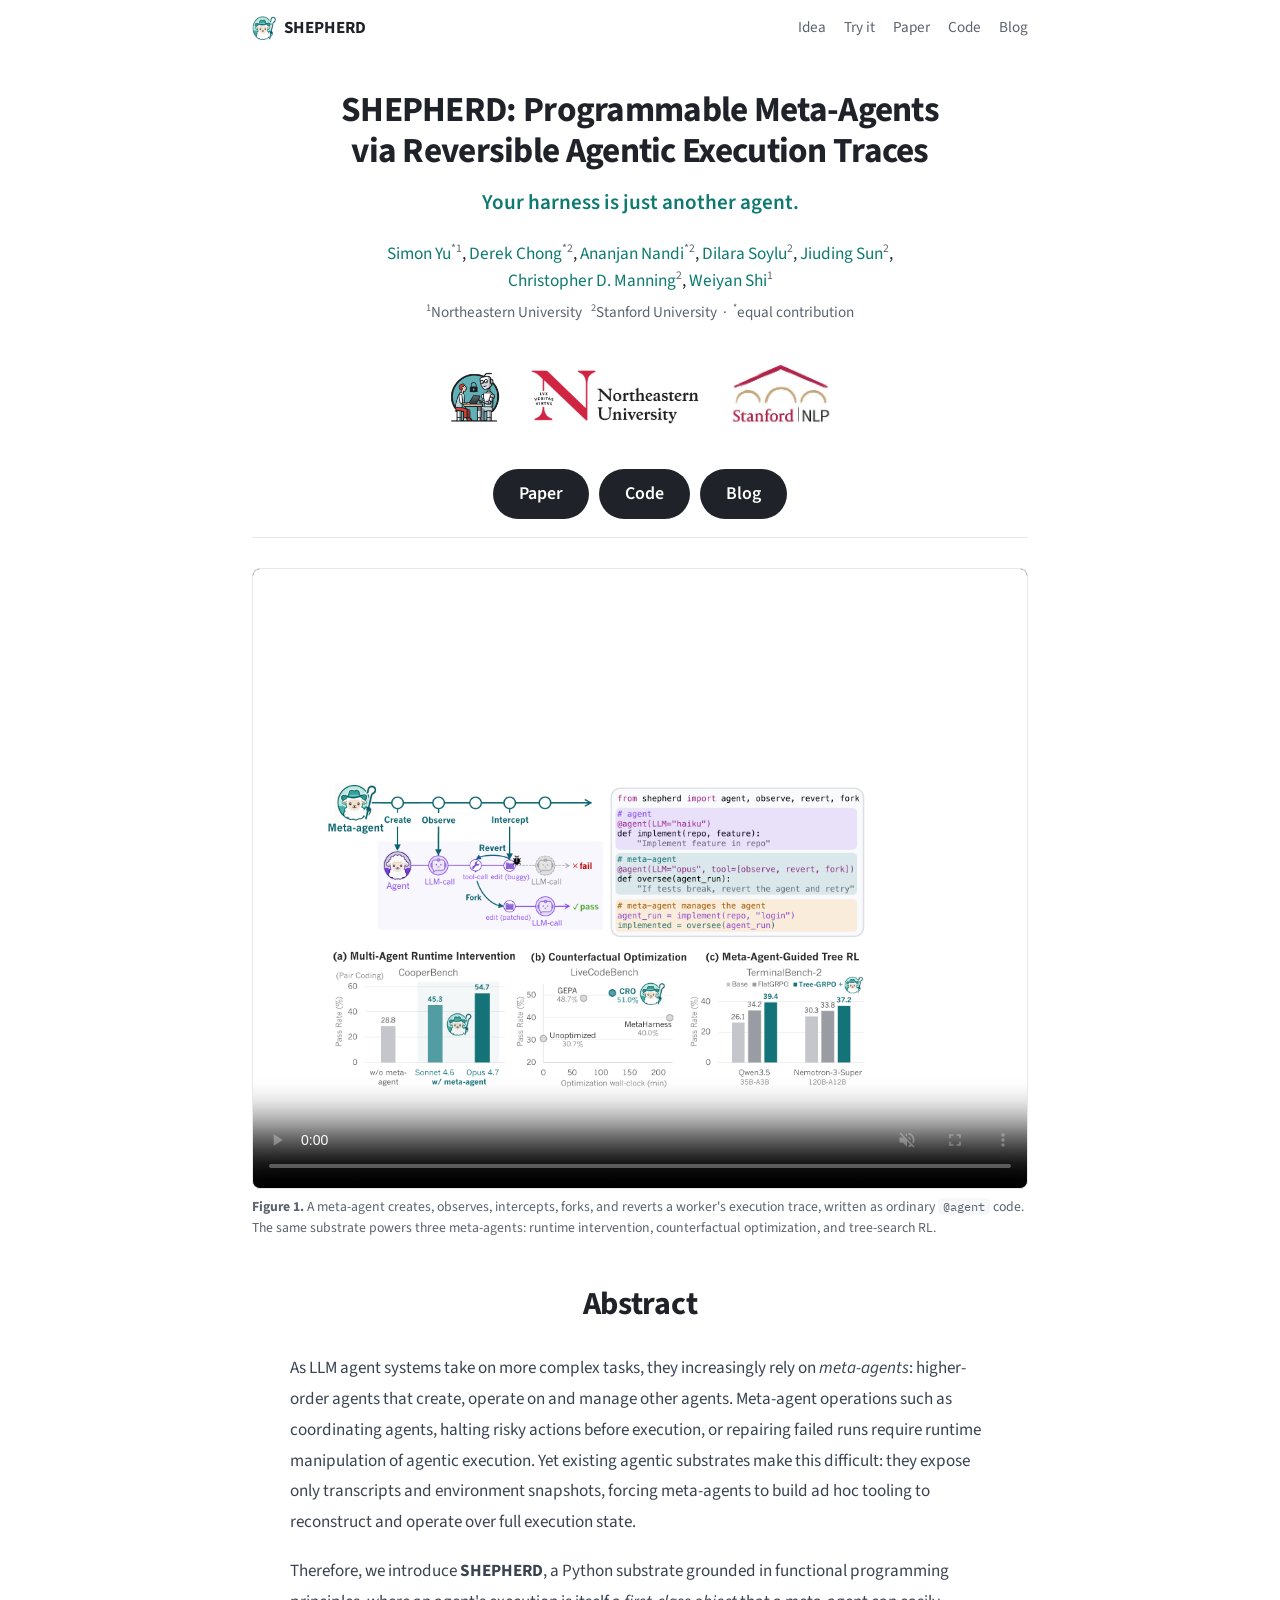
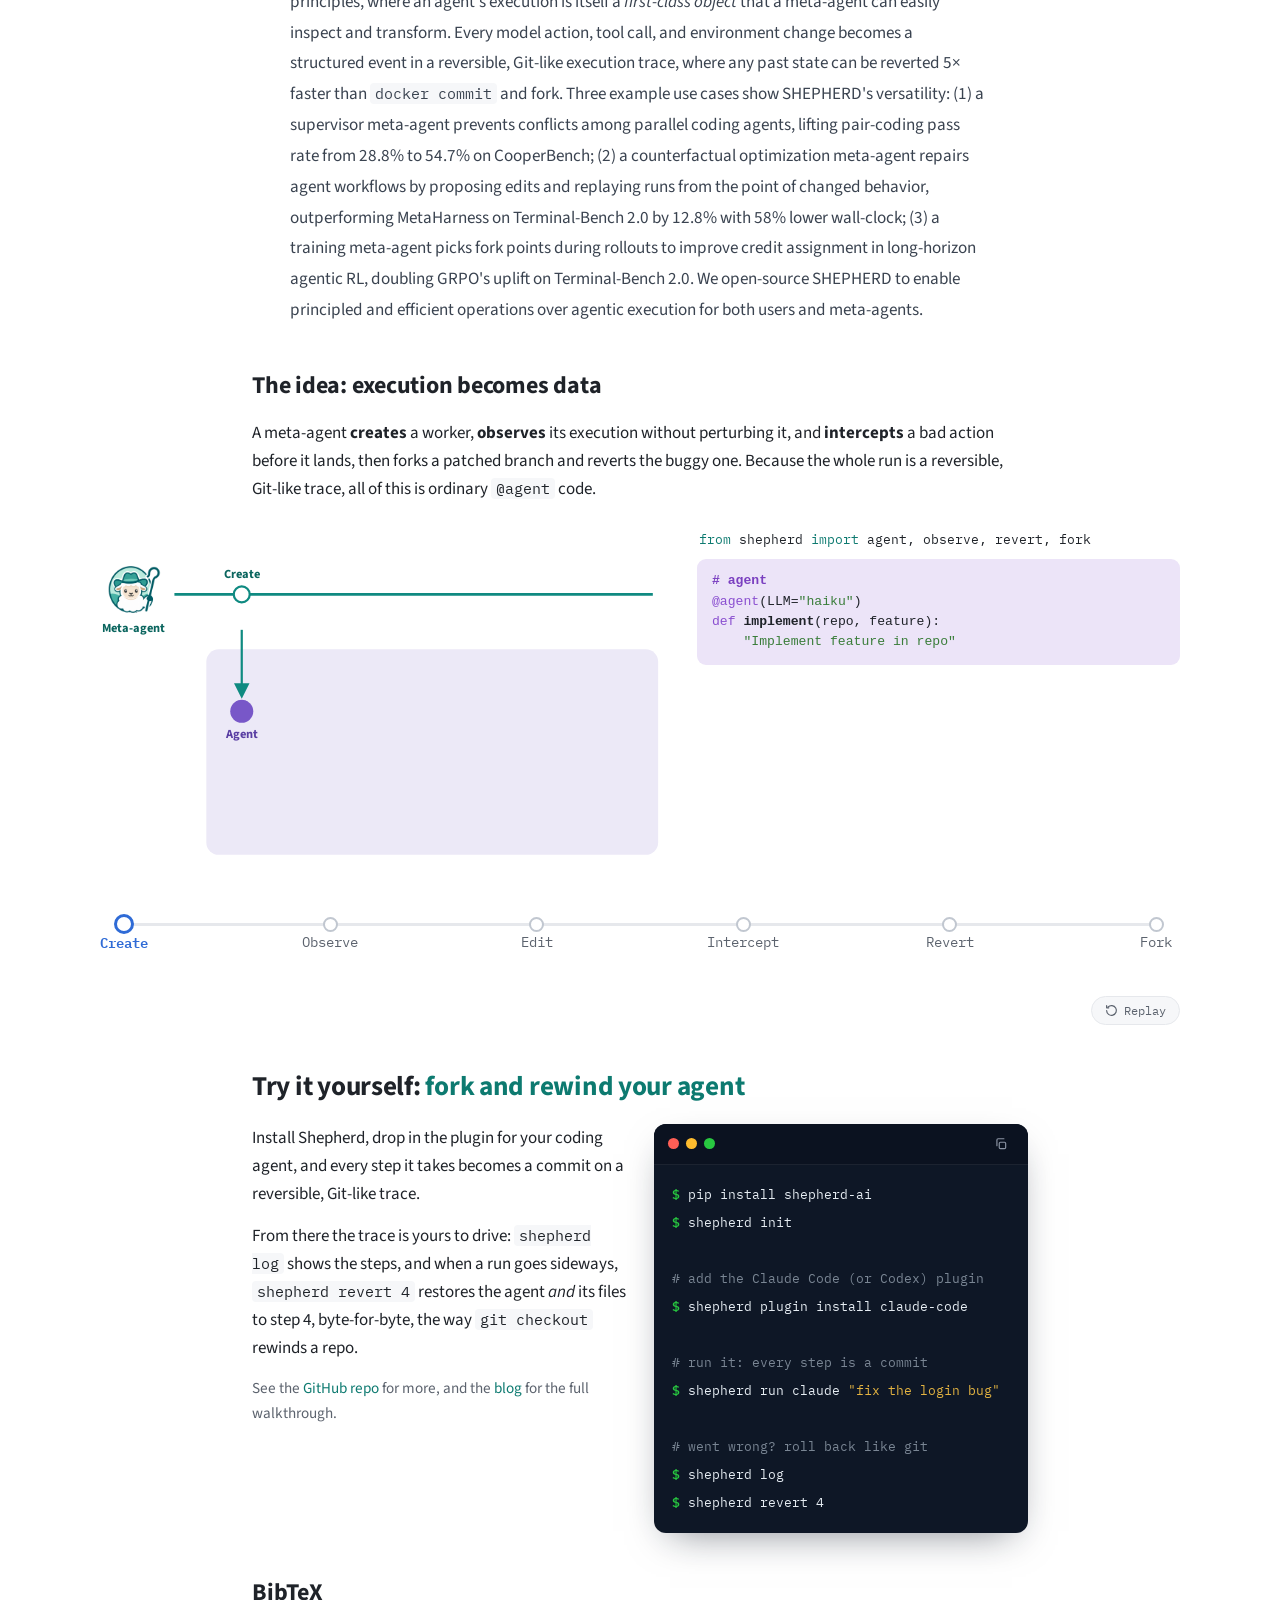
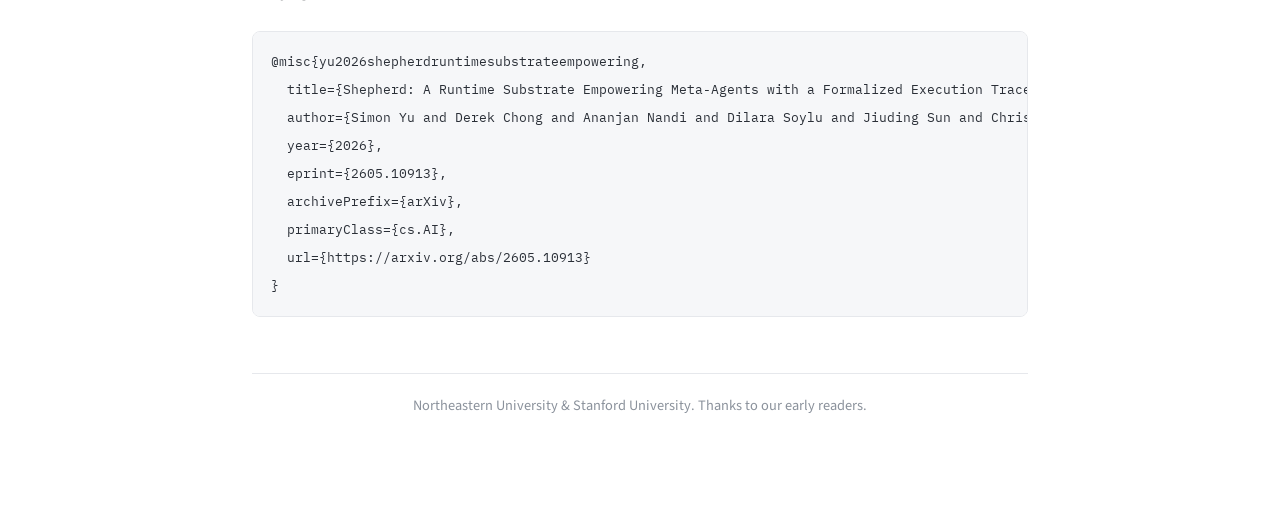
==== site/index.html @ 04cf5471 "Site source + Pages build/deploy workflow (landing + blog) Co-Authored-By: Claude Opus 4.8 <noreply@" ====
<!DOCTYPE html>
<html lang="en">
<head>
<meta charset="utf-8" />
<meta name="viewport" content="width=device-width, initial-scale=1" />
<title>SHEPHERD: Programmable Meta-Agents via Reversible Execution Traces</title>
<meta name="description" content="SHEPHERD makes an agent's execution a first-class, reversible, Git-like trace, so the harness that supervises your agents can be just another agent." />
<link rel="icon" type="image/png" href="assets/logo-shepherd.png" />
<link rel="preconnect" href="https://fonts.googleapis.com" />
<link rel="preconnect" href="https://fonts.gstatic.com" crossorigin />
<link href="https://fonts.googleapis.com/css2?family=Source+Sans+3:wght@400;600;700&family=IBM+Plex+Mono:wght@400;500&display=swap" rel="stylesheet" />
<link rel="stylesheet" href="style.css" />
<script src="app.js" defer></script>
</head>
<body>

<nav class="nav">
  <a class="nav__brand" href="#top"><img src="assets/logo-shepherd.png" alt="" /> SHEPHERD</a>
  <div class="nav__links">
    <a href="#idea">Idea</a>
    <a href="#try">Try it</a>
    <a href="https://arxiv.org/abs/2605.10913" target="_blank" rel="noopener">Paper</a>
    <a href="https://github.com/dcx/poc-crank-v2" target="_blank" rel="noopener">Code</a>
    <a href="blog/">Blog</a>
  </div>
</nav>

<main id="top" class="wrap">

  <!-- ===== Hero ===== -->
  <header class="hero">
    <h1 class="hero__title">SHEPHERD: Programmable Meta-Agents via Reversible Agentic Execution Traces</h1>
    <p class="hero__tag">Your harness is just another agent.</p>
    <p class="authors">
      <a href="https://simonucl.github.io/" target="_blank" rel="noopener">Simon Yu</a><sup>*1</sup>,
      <a href="https://nlp.stanford.edu/~derekch/" target="_blank" rel="noopener">Derek Chong</a><sup>*2</sup>,
      <a href="https://ananjan-nandi-9.github.io/" target="_blank" rel="noopener">Ananjan Nandi</a><sup>*2</sup>,
      <a href="https://profiles.stanford.edu/dilara" target="_blank" rel="noopener">Dilara Soylu</a><sup>2</sup>,
      <a href="https://jiudingsun01.github.io/" target="_blank" rel="noopener">Jiuding Sun</a><sup>2</sup>,<br />
      <a href="https://nlp.stanford.edu/~manning/" target="_blank" rel="noopener">Christopher D. Manning</a><sup>2</sup>,
      <a href="https://wyshi.github.io/" target="_blank" rel="noopener">Weiyan Shi</a><sup>1</sup>
    </p>
    <p class="affil"><sup>1</sup>Northeastern University &nbsp; <sup>2</sup>Stanford University &nbsp;&middot;&nbsp; <sup>*</sup>equal contribution</p>
    <div class="orgs">
      <a href="https://github.com/CHATS-lab" target="_blank" rel="noopener" title="CHATS-Lab"><img src="assets/logo-chats.png" alt="CHATS-Lab" /></a>
      <a href="https://www.northeastern.edu/" target="_blank" rel="noopener" title="Northeastern University"><img src="assets/logo-northeastern.png" alt="Northeastern University" /></a>
      <a href="https://nlp.stanford.edu/" target="_blank" rel="noopener" title="Stanford NLP Group"><img src="assets/logo-stanfordnlp.png" alt="Stanford NLP Group" /></a>
    </div>
    <p class="links">
      <a class="lnk" href="https://arxiv.org/abs/2605.10913" target="_blank" rel="noopener">Paper</a>
      <a class="lnk" href="https://github.com/dcx/poc-crank-v2" target="_blank" rel="noopener">Code</a>
      <a class="lnk" href="blog/">Blog</a>
    </p>
  </header>

  <!-- ===== Teaser ===== -->
  <figure class="teaser">
    <video class="teaser__video" src="assets/teaser.mp4" poster="assets/teaser.png" autoplay loop muted playsinline controls></video>
    <figcaption><b>Figure 1.</b> A meta-agent creates, observes, intercepts, forks, and reverts a worker's execution trace, written as ordinary <code>@agent</code> code. The same substrate powers three meta-agents: runtime intervention, counterfactual optimization, and tree-search RL.</figcaption>
  </figure>

  <!-- ===== Abstract ===== -->
  <section class="abstract">
    <h2>Abstract</h2>
    <div class="abstract__body">
      <p>
        As LLM agent systems take on more complex tasks, they increasingly rely on <em>meta-agents</em>:
        higher-order agents that create, operate on and manage other agents. Meta-agent operations such
        as coordinating agents, halting risky actions before execution, or repairing failed runs require
        runtime manipulation of agentic execution. Yet existing agentic substrates make this difficult:
        they expose only transcripts and environment snapshots, forcing meta-agents to build ad hoc
        tooling to reconstruct and operate over full execution state.
      </p>
      <p>
        Therefore, we introduce <b>SHEPHERD</b>, a Python substrate grounded in functional programming
        principles, where an agent's execution is itself a <em>first-class object</em> that a meta-agent
        can easily inspect and transform. Every model action, tool call, and environment change becomes a
        structured event in a reversible, Git-like execution trace, where any past state can be reverted
        5&times; faster than <code>docker commit</code> and fork. Three example use cases show SHEPHERD's
        versatility: (1) a supervisor meta-agent prevents conflicts among parallel coding agents, lifting
        pair-coding pass rate from 28.8% to 54.7% on CooperBench; (2) a counterfactual optimization
        meta-agent repairs agent workflows by proposing edits and replaying runs from the point of changed
        behavior, outperforming MetaHarness on Terminal-Bench 2.0 by 12.8% with 58% lower wall-clock;
        (3) a training meta-agent picks fork points during rollouts to improve credit assignment in
        long-horizon agentic RL, doubling GRPO's uplift on Terminal-Bench 2.0. We open-source SHEPHERD to
        enable principled and efficient operations over agentic execution for both users and meta-agents.
      </p>
    </div>
  </section>

  <!-- ===== The idea ===== -->
  <section id="idea">
    <h2>The idea: execution becomes data</h2>
    <p>
      A meta-agent <b>creates</b> a worker, <b>observes</b> its execution without perturbing it, and
      <b>intercepts</b> a bad action before it lands, then forks a patched branch and reverts the
      buggy one. Because the whole run is a reversible, Git-like trace, all of this is ordinary
      <code>@agent</code> code.
    </p>

    <div class="anim" id="anim">
      <div class="anim__diagram">
        <svg class="trace-svg" viewBox="0 0 640 360" role="img" aria-label="A meta-agent creates, observes, intercepts, reverts, and forks a worker's execution trace.">
          <defs>
            <marker id="arrT" markerWidth="7" markerHeight="7" refX="5.5" refY="3.5" orient="auto"><path d="M0 0 L7 3.5 L0 7 z" fill="#0f8a81"/></marker>
            <marker id="arrP" markerWidth="7" markerHeight="7" refX="5.5" refY="3.5" orient="auto"><path d="M0 0 L7 3.5 L0 7 z" fill="#7857c8"/></marker>
            <marker id="arrG" markerWidth="7" markerHeight="7" refX="5.5" refY="3.5" orient="auto"><path d="M0 0 L7 3.5 L0 7 z" fill="#bdb8c9"/></marker>
          </defs>

          <!-- base -->
          <g>
            <rect x="120" y="120" width="510" height="232" rx="14" fill="#ece9f7"/>
            <line x1="84" y1="58" x2="624" y2="58" stroke="#0f8a81" stroke-width="3"/>
            <image href="assets/logo-shepherd.png" x="8" y="22" width="60" height="60"/>
            <text x="38" y="100" text-anchor="middle" fill="#0a655e" font-weight="700">Meta-agent</text>
          </g>

          <!-- create -->
          <g class="g-step" data-step="create">
            <circle cx="160" cy="58" r="9" fill="#fff" stroke="#0f8a81" stroke-width="2.5"/>
            <text x="160" y="40" text-anchor="middle" fill="#0a655e" font-weight="700">Create</text>
            <line x1="160" y1="98" x2="160" y2="172" stroke="#0f8a81" stroke-width="2.5" marker-end="url(#arrT)"/>
            <circle cx="160" cy="190" r="13" fill="#7857c8"/>
            <text x="160" y="220" text-anchor="middle" fill="#5a3fa3" font-weight="700">Agent</text>
          </g>

          <!-- observe -->
          <g class="g-step" data-step="observe">
            <circle cx="270" cy="58" r="9" fill="#fff" stroke="#0f8a81" stroke-width="2.5"/>
            <text x="270" y="40" text-anchor="middle" fill="#0a655e" font-weight="700">Observe</text>
            <line x1="270" y1="98" x2="270" y2="172" stroke="#0f8a81" stroke-width="2" stroke-dasharray="4 4" marker-end="url(#arrT)"/>
            <line x1="173" y1="190" x2="270" y2="190" stroke="#7857c8" stroke-width="3"/>
            <circle cx="270" cy="190" r="13" fill="#7857c8"/>
            <text x="270" y="220" text-anchor="middle" fill="#5a3fa3" font-weight="700">LLM-call</text>
          </g>

          <!-- buggy: the worker reaches a buggy edit and fails -->
          <g class="g-step" data-step="buggy">
            <line x1="283" y1="190" x2="430" y2="190" stroke="#7857c8" stroke-width="3"/>
            <circle cx="350" cy="190" r="13" fill="#7857c8"/>
            <text x="350" y="220" text-anchor="middle" fill="#5a3fa3" font-weight="700">tool-call</text>
            <circle cx="430" cy="190" r="13" fill="#7857c8"/>
            <text x="442" y="190" text-anchor="middle" fill="#d2402a" stroke="#fff" stroke-width="3" paint-order="stroke" style="font-size:26px;font-weight:900">!</text>
            <text x="430" y="220" text-anchor="middle" fill="#5a3fa3" font-weight="700">edit (buggy)</text>
            <line x1="443" y1="190" x2="520" y2="190" stroke="#bdb8c9" stroke-width="2.5" stroke-dasharray="4 4"/>
            <circle cx="532" cy="190" r="12" fill="#ded9e7" stroke="#bdb8c9" stroke-width="2"/>
            <line x1="546" y1="190" x2="572" y2="190" stroke="#bdb8c9" stroke-width="2.5" marker-end="url(#arrG)"/>
            <text x="582" y="195" fill="#d2402a" font-weight="700">&#10007; fail</text>
          </g>

          <!-- intercept: the meta-agent intervenes on the buggy edit -->
          <g class="g-step" data-step="intercept">
            <circle cx="430" cy="58" r="9" fill="#fff" stroke="#0f8a81" stroke-width="2.5"/>
            <text x="430" y="40" text-anchor="middle" fill="#0a655e" font-weight="700">Intercept</text>
            <line x1="430" y1="98" x2="430" y2="172" stroke="#0f8a81" stroke-width="2.5" marker-end="url(#arrT)"/>
          </g>

          <!-- revert: arc back toward the pre-edit state -->
          <g class="g-step" data-step="revert">
            <path d="M418 174 C 408 140, 368 140, 354 174" fill="none" stroke="#0f8a81" stroke-width="2.5" marker-end="url(#arrT)"/>
            <text x="386" y="128" text-anchor="middle" fill="#0a655e" font-weight="700">Revert</text>
          </g>

          <!-- fork: patched branch that passes -->
          <g class="g-step" data-step="fork">
            <path d="M350 203 C 350 250, 398 268, 430 274" fill="none" stroke="#7857c8" stroke-width="3"/>
            <text x="338" y="250" text-anchor="end" fill="#0a655e" font-weight="700">Fork</text>
            <circle cx="430" cy="278" r="13" fill="#7857c8"/>
            <text x="430" y="308" text-anchor="middle" fill="#5a3fa3" font-weight="700">edit (patched)</text>
            <line x1="443" y1="278" x2="520" y2="278" stroke="#7857c8" stroke-width="3"/>
            <circle cx="532" cy="278" r="13" fill="#7857c8"/>
            <text x="532" y="308" text-anchor="middle" fill="#5a3fa3" font-weight="700">LLM-call</text>
            <line x1="546" y1="278" x2="572" y2="278" stroke="#7857c8" stroke-width="2.5" marker-end="url(#arrP)"/>
            <text x="582" y="283" fill="#2f8a3c" font-weight="700">&#10003; pass</text>
          </g>
        </svg>
      </div>

      <div class="anim__code">
        <div class="cimport"><span class="kwt">from</span> shepherd <span class="kwt">import</span> agent, observe, revert, fork</div>
        <pre class="cblock cblock--agent" data-step="create"><span class="cm"># agent</span>
<span class="kw">@agent</span>(LLM=<span class="st">"haiku"</span>)
<span class="kw">def</span> <span class="fn">implement</span>(repo, feature):
    <span class="st">"Implement feature in repo"</span></pre>
        <pre class="cblock cblock--meta" data-step="intercept"><span class="cm"># meta-agent</span>
<span class="kw">@agent</span>(LLM=<span class="st">"opus"</span>, tool=[observe, revert, fork])
<span class="kw">def</span> <span class="fn">oversee</span>(agent_run):
    <span class="st">"If tests break, revert the agent and retry"</span></pre>
        <pre class="cblock cblock--manage" data-step="fork"><span class="cm"># meta-agent manages the agent</span>
agent_run = <span class="fn">implement</span>(repo, <span class="st">"login"</span>)
implemented = <span class="fn">oversee</span>(agent_run)</pre>
      </div>

      <div class="anim__scrub" aria-label="Step through the trace">
        <div class="scrub__track" role="slider" tabindex="0" aria-valuemin="0" aria-valuemax="5" aria-valuenow="5" aria-label="Trace step">
          <div class="scrub__fill"></div>
          <div class="scrub__handle"></div>
          <span class="scrub__stop" data-i="0" style="left:0%"><span class="scrub__lbl">Create</span></span>
          <span class="scrub__stop" data-i="1" style="left:20%"><span class="scrub__lbl">Observe</span></span>
          <span class="scrub__stop" data-i="2" style="left:40%"><span class="scrub__lbl">Edit</span></span>
          <span class="scrub__stop" data-i="3" style="left:60%"><span class="scrub__lbl">Intercept</span></span>
          <span class="scrub__stop" data-i="4" style="left:80%"><span class="scrub__lbl">Revert</span></span>
          <span class="scrub__stop" data-i="5" style="left:100%"><span class="scrub__lbl">Fork</span></span>
        </div>
      </div>
      <button class="anim__replay" type="button">
        <svg width="13" height="13" viewBox="0 0 24 24" fill="none" stroke="currentColor" stroke-width="2.2" stroke-linecap="round" stroke-linejoin="round" aria-hidden="true"><path d="M3 12a9 9 0 1 0 2.6-6.4"/><path d="M3 3v4h4"/></svg>
        Replay
      </button>

    </div>
  </section>

  <!-- ===== Try it ===== -->
  <section id="try">
    <h2 class="try-h">Try it yourself: <span class="try-h__accent">fork and rewind your agent</span></h2>
    <div class="try">
      <div class="try__text">
        <p>
          Install Shepherd, drop in the plugin for your coding agent, and every step it takes becomes a
          commit on a reversible, Git-like trace.
        </p>
        <p>
          From there the trace is yours to drive: <code>shepherd log</code> shows the steps, and when a
          run goes sideways, <code>shepherd revert 4</code> restores the agent <em>and</em> its files to
          step 4, byte-for-byte, the way <code>git checkout</code> rewinds a repo.
        </p>
        <p class="muted">
          See the <a href="https://github.com/dcx/poc-crank-v2" target="_blank" rel="noopener">GitHub repo</a>
          for more, and the <a href="blog/">blog</a>
          for the full walkthrough.
        </p>
      </div>
      <div class="terminal">
        <div class="terminal__bar">
          <span class="dot dot--r"></span><span class="dot dot--y"></span><span class="dot dot--g"></span>
          <button class="terminal__copy" type="button" aria-label="Copy commands"><svg width="14" height="14" viewBox="0 0 24 24" fill="none" stroke="currentColor" stroke-width="2" stroke-linecap="round" stroke-linejoin="round"><rect x="9" y="9" width="11" height="11" rx="2"/><path d="M5 15V5a2 2 0 0 1 2-2h10"/></svg></button>
        </div>
        <pre class="terminal__body"><code><span class="p">$</span> pip install shepherd-ai
<span class="p">$</span> shepherd init

<span class="c"># add the Claude Code (or Codex) plugin</span>
<span class="p">$</span> shepherd plugin install claude-code

<span class="c"># run it: every step is a commit</span>
<span class="p">$</span> shepherd run claude <span class="s">"fix the login bug"</span>

<span class="c"># went wrong? roll back like git</span>
<span class="p">$</span> shepherd log
<span class="p">$</span> shepherd revert 4</code></pre>
      </div>
    </div>
  </section>

  <!-- ===== BibTeX ===== -->
  <section id="cite">
    <h2>BibTeX</h2>
    <pre class="code"><code>@misc{yu2026shepherdruntimesubstrateempowering,
  title={Shepherd: A Runtime Substrate Empowering Meta-Agents with a Formalized Execution Trace},
  author={Simon Yu and Derek Chong and Ananjan Nandi and Dilara Soylu and Jiuding Sun and Christopher D Manning and Weiyan Shi},
  year={2026},
  eprint={2605.10913},
  archivePrefix={arXiv},
  primaryClass={cs.AI},
  url={https://arxiv.org/abs/2605.10913}
}</code></pre>
  </section>

  <footer class="footer">
    <p>Northeastern University &amp; Stanford University. Thanks to our early readers.</p>
  </footer>

</main>
</body>
</html>
---- site/style.css ----
/* ============================================================
   SHEPHERD landing page — plain academic project page
   White background, centered single column, static figures.
   ============================================================ */

:root {
  --bg:     #ffffff;
  --text:   #1f2329;
  --muted:  #5c636e;
  --faint:  #8b929c;
  --line:   #e6e8ec;
  --code-bg:#f6f7f9;
  --link:   #0d7a70;     /* calm teal */
  --link-h: #0a5a52;
  --accent: #0d7a70;
  --sans: "Source Sans 3", system-ui, -apple-system, Segoe UI, sans-serif;
  --mono: "IBM Plex Mono", ui-monospace, "SF Mono", monospace;
  --maxw: 820px;
}

* { box-sizing: border-box; }
html { scroll-behavior: smooth; }
@media (prefers-reduced-motion: reduce) { html { scroll-behavior: auto; } }

body {
  margin: 0;
  font-family: var(--sans);
  color: var(--text);
  background: var(--bg);
  line-height: 1.65;
  font-size: 17px;
  -webkit-font-smoothing: antialiased;
}

a { color: var(--link); text-decoration: none; }
a:hover { color: var(--link-h); text-decoration: underline; }
em { font-style: italic; }
sup { font-size: .68em; color: var(--muted); }
code { font-family: var(--mono); font-size: .88em; background: var(--code-bg); padding: 1px 5px; border-radius: 4px; }

/* ---------- nav ---------- */
.nav {
  display: flex; align-items: center; justify-content: space-between;
  max-width: var(--maxw); margin: 0 auto;
  padding: 14px 22px;
}
.nav__brand { display: inline-flex; align-items: center; gap: 8px; font-weight: 700; color: var(--text); letter-spacing: .02em; }
.nav__brand:hover { text-decoration: none; }
.nav__brand img { width: 24px; height: 24px; }
.nav__links { display: flex; gap: 18px; }
.nav__links a { color: var(--muted); font-size: .95rem; }
.nav__links a:hover { color: var(--link); text-decoration: none; }
@media (max-width: 640px) { .nav__links a:not(:last-child) { display: none; } }

/* ---------- layout ---------- */
.wrap { max-width: var(--maxw); margin: 0 auto; padding: 8px 22px 80px; }

section { margin: 40px 0; }
h2 { font-size: 1.5rem; font-weight: 700; margin: 0 0 14px; letter-spacing: -.01em; }
h3 { font-size: 1.15rem; font-weight: 600; margin: 30px 0 8px; }
p  { margin: 0 0 16px; }
.muted { color: var(--muted); font-size: .95rem; }

/* ---------- hero ---------- */
.hero { text-align: center; padding: 26px 0 18px; border-bottom: 1px solid var(--line); }
.hero__head { display: flex; align-items: center; justify-content: center; gap: 20px; flex-wrap: wrap; margin-bottom: 16px; }
.hero__logo { width: 92px; height: 92px; flex: none; }
.hero__title { font-size: clamp(1.5rem, 3.2vw, 2.2rem); font-weight: 700; line-height: 1.15; letter-spacing: -.02em; margin: 0 auto 14px; max-width: 18em; text-align: center; }
.hero__tag { font-size: clamp(1.1rem, 2.2vw, 1.32rem); color: var(--accent); font-weight: 600; margin: 0 0 20px; }
.authors { font-size: 1.08rem; line-height: 1.5; margin: 0 auto 6px; max-width: 44em; }
.affil { font-size: .95rem; color: var(--muted); margin: 0 0 20px; }

.links { display: flex; flex-wrap: wrap; gap: 10px; justify-content: center; margin: 0; }
.lnk {
  display: inline-block; font-size: 1.12rem; font-weight: 600;
  padding: 10px 26px; border-radius: 999px;
  background: var(--text); color: #fff;
}
.lnk:hover { background: #000; color: #fff; text-decoration: none; }
.lnk--off { background: var(--code-bg); color: var(--faint); cursor: default; }

/* affiliation logos */
.orgs { display: flex; flex-wrap: wrap; align-items: center; justify-content: center; gap: 30px; margin: 6px 0 20px; }
.orgs img { height: 54px; width: auto; opacity: .88; }
.orgs img[alt="Stanford NLP Group"] { height: 104px; }
.orgs a { display: inline-flex; }
.orgs a:hover img { opacity: 1; }
@media (max-width: 480px) { .orgs { gap: 18px; } .orgs img { height: 42px; } .orgs img[alt="Stanford NLP Group"] { height: 80px; } }

/* ---------- figures ---------- */
figure { margin: 22px 0; }
figure img { display: block; width: 100%; height: auto; border: 1px solid var(--line); border-radius: 6px; }
figcaption { font-size: .86rem; color: var(--muted); margin-top: 8px; line-height: 1.5; }
.teaser { margin: 30px 0; }

/* ---------- code ---------- */
pre.code {
  background: var(--code-bg); border: 1px solid var(--line); border-radius: 8px;
  padding: 16px 18px; overflow-x: auto; margin: 18px 0;
}
pre.code code { background: none; padding: 0; font-size: .82rem; line-height: 1.7; color: #2a2f37; white-space: pre; }

/* ---------- details ---------- */
details { margin: 8px 0 0; border-top: 1px solid var(--line); padding-top: 12px; }
summary { cursor: pointer; font-weight: 600; color: var(--accent); }
details p { margin-top: 10px; font-size: .95rem; color: var(--muted); }

/* ---------- facts list ---------- */
.facts { margin: 6px 0 0; padding-left: 22px; }
.facts li { margin-bottom: 12px; }

/* ---------- footer ---------- */
.footer { margin-top: 56px; padding-top: 20px; border-top: 1px solid var(--line); text-align: center; color: var(--faint); font-size: .9rem; }

/* ===== animated "execution becomes data" diagram ===== */
.anim {
  width: min(1080px, 94vw);
  margin: 26px 0 10px;
  margin-left: calc((100% - min(1080px, 94vw)) / 2);
  display: grid;
  grid-template-columns: 1.08fr 0.92fr;
  gap: 30px;
  align-items: center;
}
.anim__diagram svg { width: 100%; height: auto; display: block; }
.trace-svg text { font-family: var(--sans); font-size: 14px; }

.anim__code { display: flex; flex-direction: column; gap: 10px; font-family: var(--mono); font-size: .82rem; line-height: 1.5; }
.cimport { color: #1f2329; padding: 0 2px; white-space: pre-wrap; }
.cimport .kwt { color: #0d7a70; }
.cblock { margin: 0; padding: 12px 15px; border-radius: 9px; white-space: pre; overflow-x: auto; line-height: 1.55; }
.cblock--agent  { background: #ece4f8; }
.cblock--meta   { background: #d8efe9; }
.cblock--manage { background: #fdecd2; }
.cm { font-weight: 600; }
.cblock--agent  .cm { color: #7a3fc0; }
.cblock--meta   .cm { color: #0d7a70; }
.cblock--manage .cm { color: #b06a1c; }
.kw { color: #8a4fd0; }
.st { color: #3a7d3a; }
.fn { color: #1f2329; font-weight: 600; }

.anim__replay {
  grid-column: 1 / -1; justify-self: end;
  display: inline-flex; align-items: center; gap: 6px;
  font-family: var(--mono); font-size: .76rem;
  padding: 6px 13px; border-radius: 999px;
  border: 1px solid var(--line); background: var(--code-bg); color: var(--muted);
  cursor: pointer;
}
.anim__replay:hover { color: var(--accent); border-color: var(--accent); }
.anim__replay svg { display: block; }

/* ===== scrubber: slide to any step in the trace ===== */
/* --scrub is a deliberately distinct blue, separate from the teal/violet in the diagram */
.anim__scrub { grid-column: 1 / -1; padding: 0 12px; --scrub: #2f6bd6; }
.scrub__track {
  position: relative; height: 3px; background: var(--line);
  margin: 18px 12px 40px; cursor: pointer; outline: none; touch-action: none;
}
.scrub__track:focus-visible { box-shadow: 0 0 0 3px rgba(47,107,214,.20); border-radius: 2px; }
.scrub__fill {
  position: absolute; left: 0; top: 0; height: 100%; width: 100%;
  background: var(--scrub); transition: width .3s ease;
}
.scrub__handle {
  position: absolute; top: 50%; left: 100%; width: 20px; height: 20px; border-radius: 50%;
  background: #fff; border: 3px solid var(--scrub); transform: translate(-50%, -50%);
  transition: left .3s ease; pointer-events: none; z-index: 2;
}
.scrub__track.dragging .scrub__fill,
.scrub__track.dragging .scrub__handle { transition: none; }
.scrub__stop {
  position: absolute; top: 50%; transform: translate(-50%, -50%);
  width: 30px; height: 30px; display: flex; align-items: center; justify-content: center;
}
.scrub__stop::before {
  content: ""; width: 15px; height: 15px; border-radius: 50%;
  background: #fff; border: 2.5px solid #c1c7d0; box-sizing: border-box;
}
.scrub__stop.done::before { border-color: var(--scrub); background: var(--scrub); }
.scrub__lbl {
  position: absolute; top: 22px; left: 50%; transform: translateX(-50%);
  font-family: var(--mono); font-size: .85rem; white-space: nowrap; color: var(--muted);
}
.scrub__stop.active .scrub__lbl { color: var(--scrub); font-weight: 600; }
@media (max-width: 560px) { .scrub__lbl { font-size: .68rem; } }

/* reveal states */
.g-step { opacity: 0; transition: opacity .55s ease; }
.g-step.in { opacity: 1; }
.cblock, .cimport { opacity: 0; transform: translateY(8px); transition: opacity .5s ease, transform .5s ease; }
.cblock.in, .cimport.in { opacity: 1; transform: none; }

@media (max-width: 820px) {
  .anim { grid-template-columns: 1fr; gap: 16px; width: 100%; margin-left: 0; }
}
@media (prefers-reduced-motion: reduce) {
  .g-step, .cblock, .cimport { opacity: 1 !important; transform: none !important; }
}

/* ===== teaser video ===== */
.teaser__video { display: block; width: 100%; height: auto; border: 1px solid var(--line); border-radius: 8px; background: #000; }

/* ===== try it ===== */
.try { display: grid; grid-template-columns: 1fr 1fr; gap: 28px; align-items: center; }
@media (max-width: 760px) { .try { grid-template-columns: 1fr; gap: 16px; } }
.try__text p { margin: 0 0 14px; }
.try__code { background: #f6f7f9; border: 1px solid var(--line); border-radius: 10px; padding: 16px 18px; overflow-x: auto; margin: 0; }
.try__code code { font-family: var(--mono); font-size: .82rem; line-height: 1.85; color: #2a2f37; white-space: pre; }
.sh-c { color: #8b929c; }
.sh-s { color: #3a7d3a; }

/* ===== abstract (VS-style) ===== */
.abstract { text-align: center; }
.abstract h2 { font-size: 2rem; margin-bottom: 22px; }
.abstract__body { max-width: 700px; margin: 0 auto; text-align: left; }
.abstract__body p { font-size: 1.07rem; line-height: 1.8; color: #3a4350; margin: 0 0 18px; }
.abstract__body p:last-child { margin-bottom: 0; }

/* ===== try it (VS-style heading + dark terminal) ===== */
.try-h { font-size: 1.7rem; }
.try-h__accent { color: var(--accent); }
.try { align-items: start; }
.try__text p:last-child { margin-bottom: 0; }

.terminal {
  background: #0e1726; border-radius: 12px; overflow: hidden;
  box-shadow: 0 14px 38px -16px rgba(14,23,38,.55);
}
.terminal__bar {
  display: flex; align-items: center; gap: 7px;
  padding: 10px 14px; background: #0b1220; border-bottom: 1px solid rgba(255,255,255,.07);
}
.dot { width: 11px; height: 11px; border-radius: 50%; display: inline-block; }
.dot--r { background: #ff5f56; } .dot--y { background: #febc2e; } .dot--g { background: #28c840; }
.terminal__copy {
  margin-left: auto; display: inline-flex; align-items: center;
  background: transparent; border: 0; color: #8a93a3; cursor: pointer;
  padding: 3px 6px; border-radius: 6px;
}
.terminal__copy:hover { color: #cdd5e0; background: rgba(255,255,255,.07); }
.terminal__copy.copied { color: #28c840; }
.terminal__body { margin: 0; padding: 16px 18px; overflow-x: auto; }
.terminal__body code { font-family: var(--mono); font-size: .82rem; line-height: 1.9; color: #e6edf3; white-space: pre; background: none; padding: 0; }
.terminal__body .p { color: #28c840; font-weight: 600; }
.terminal__body .c { color: #7a8694; }
.terminal__body .s { color: #e3b341; }

/* ============================================================
   Responsive / mobile
   ============================================================ */
/* Grid and flex children default to min-width:auto, so a wide <pre>/<svg>
   inside them refuses to shrink and forces horizontal scroll. Let them shrink. */
.anim__diagram, .anim__code { min-width: 0; }
.try > * { min-width: 0; }
.terminal, .try__code { min-width: 0; }
img, svg, video, pre, table { max-width: 100%; }

@media (max-width: 600px) {
  .wrap { padding: 8px 16px 64px; }
  .nav { padding: 12px 16px; }
  .nav__links { gap: 14px; }
  .hero { padding: 18px 0 14px; }
  .hero__title { font-size: clamp(1.4rem, 6.2vw, 1.9rem); max-width: 100%; }
  .hero__tag { font-size: 1.06rem; }
  .authors { font-size: .98rem; max-width: 100%; }
  .affil { font-size: .86rem; }
  .orgs { gap: 16px; margin-bottom: 18px; }
  .orgs img { height: 38px; }
  .orgs img[alt="Stanford NLP Group"] { height: 70px; }
  .links { gap: 8px; }
  .lnk { font-size: 1rem; padding: 9px 20px; }
  .teaser { margin: 22px 0; }
  figcaption { font-size: .82rem; }
  h2 { font-size: 1.3rem; }
  .abstract h2 { font-size: 1.55rem; }
  .abstract__body p { font-size: 1rem; line-height: 1.7; }
  .try-h { font-size: 1.4rem; }
  .anim { gap: 14px; }
}
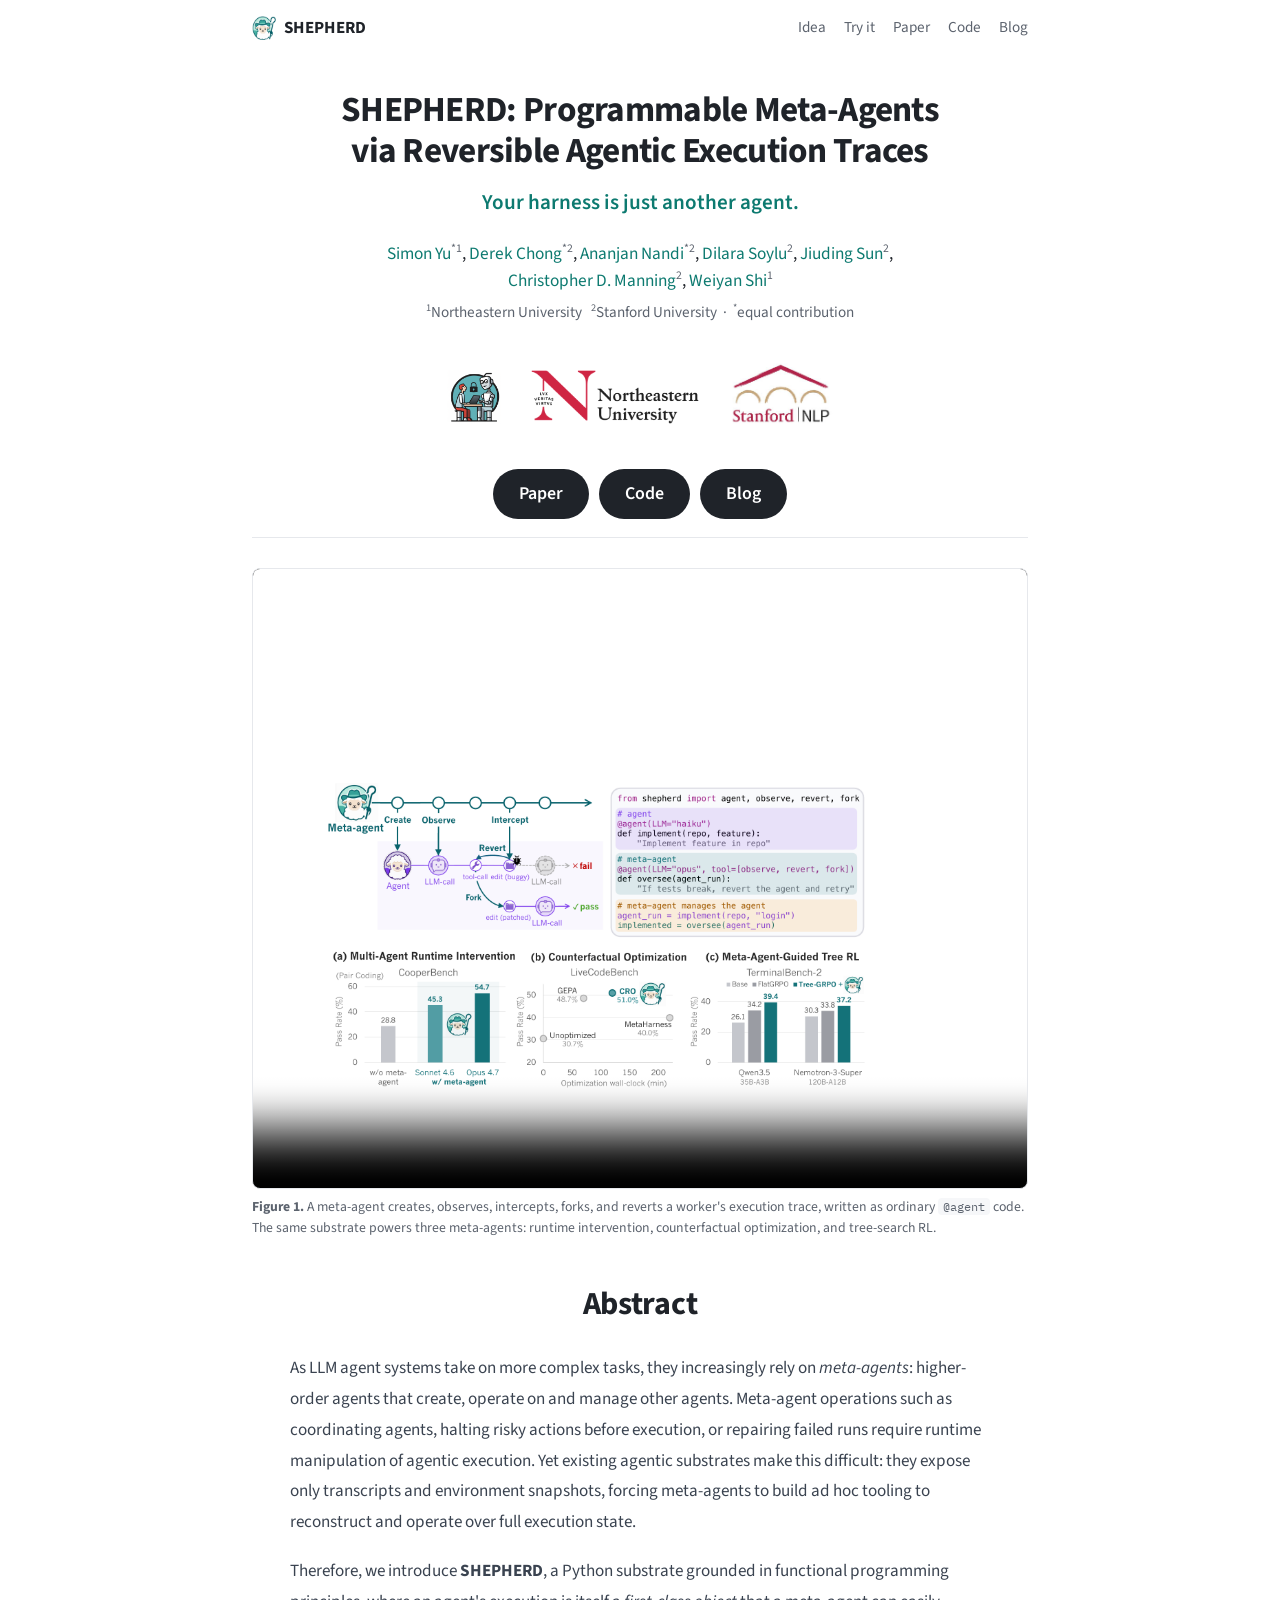
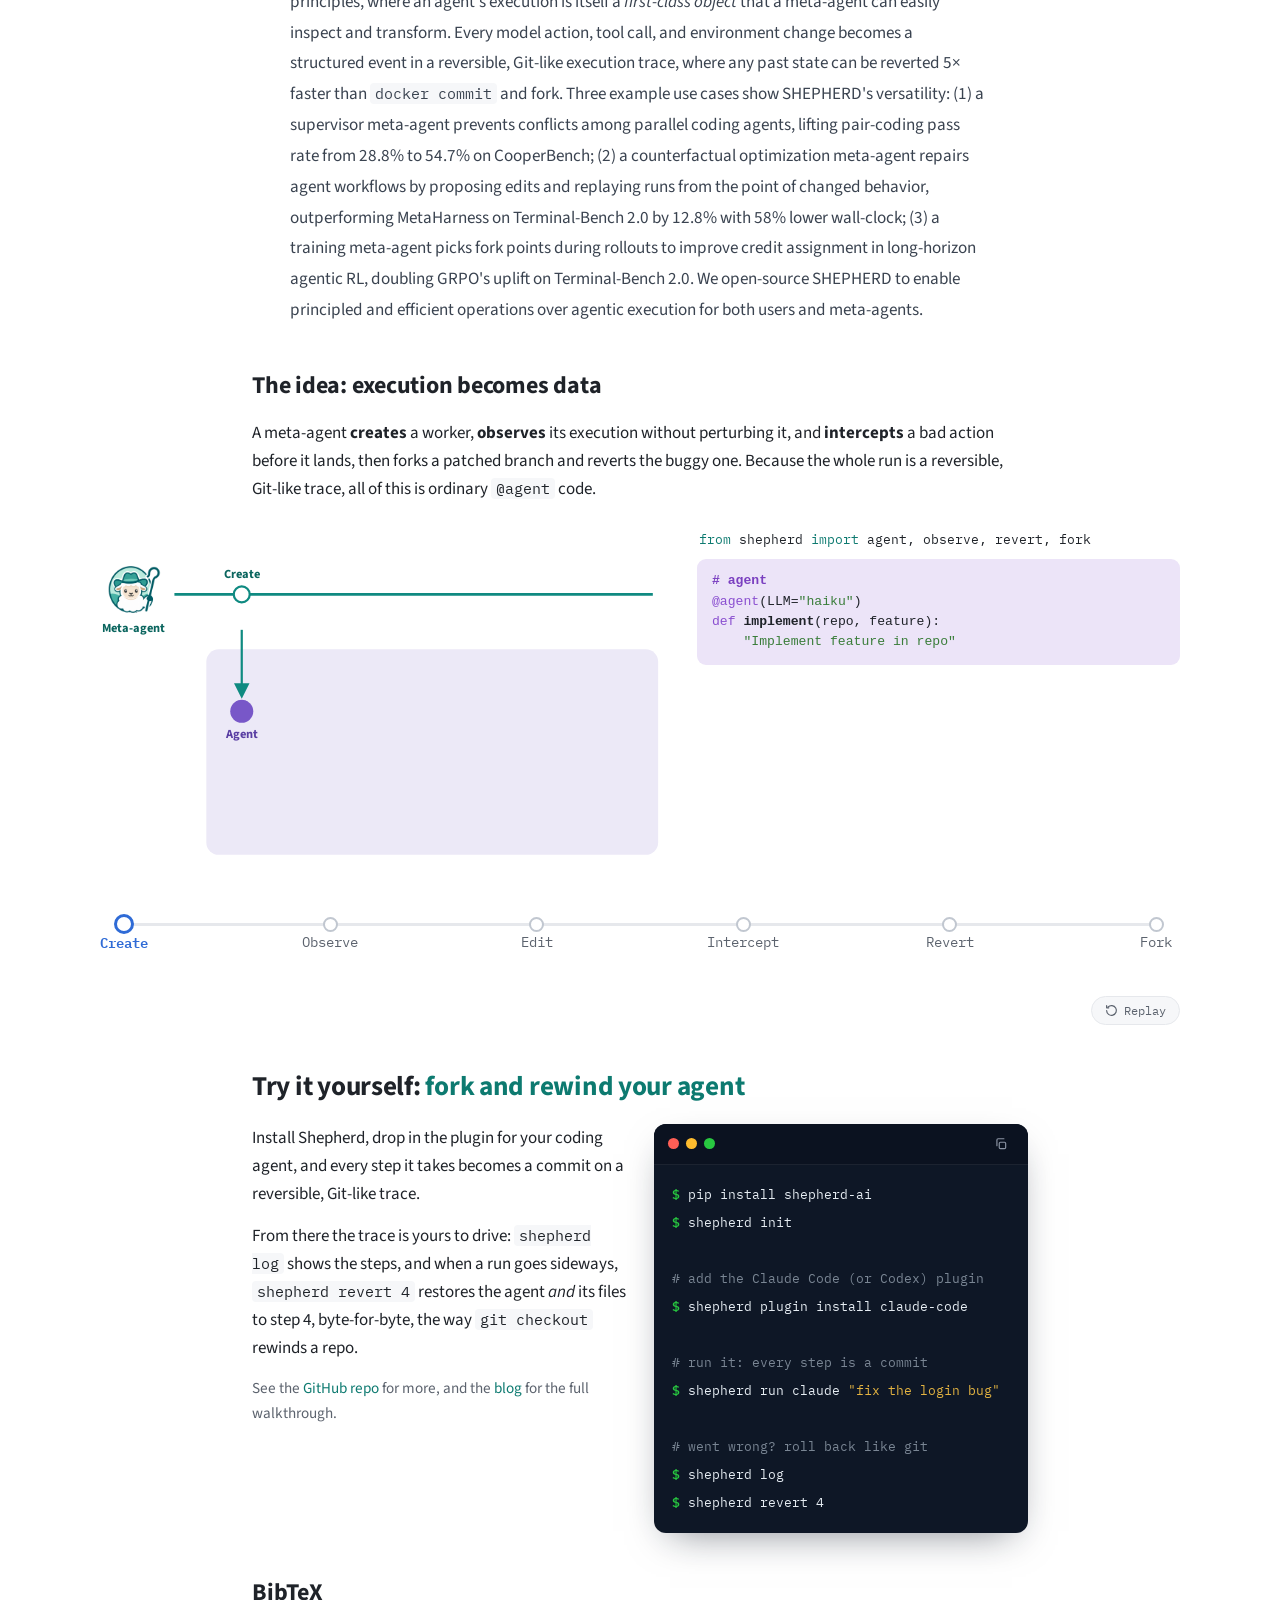
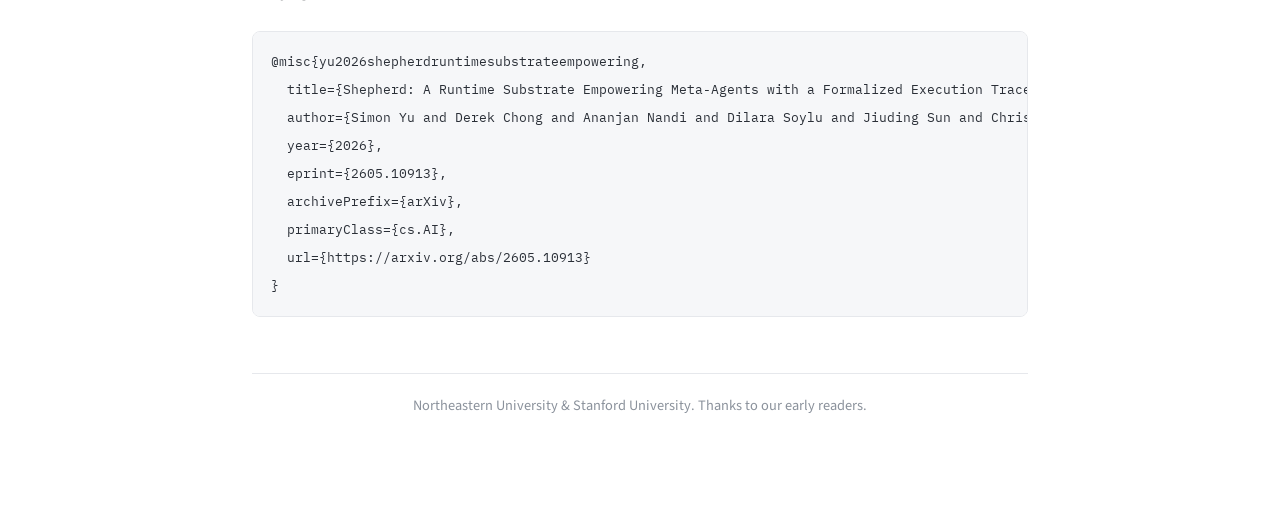
==== commit 191f3669: "analytics: add Cloudflare Web Analytics beacon to homepage + blog GitHub Pages is gray-clouded so Cl" ====
--- a/site/index.html
+++ b/site/index.html
@@ -11,6 +11,7 @@
 <link href="https://fonts.googleapis.com/css2?family=Source+Sans+3:wght@400;600;700&family=IBM+Plex+Mono:wght@400;500&display=swap" rel="stylesheet" />
 <link rel="stylesheet" href="style.css" />
 <script src="app.js" defer></script>
+<script defer src="https://static.cloudflareinsights.com/beacon.min.js" data-cf-beacon='{"token": "15241427f3bc4c0e8382f37b46932721"}'></script>
 </head>
 <body>
 
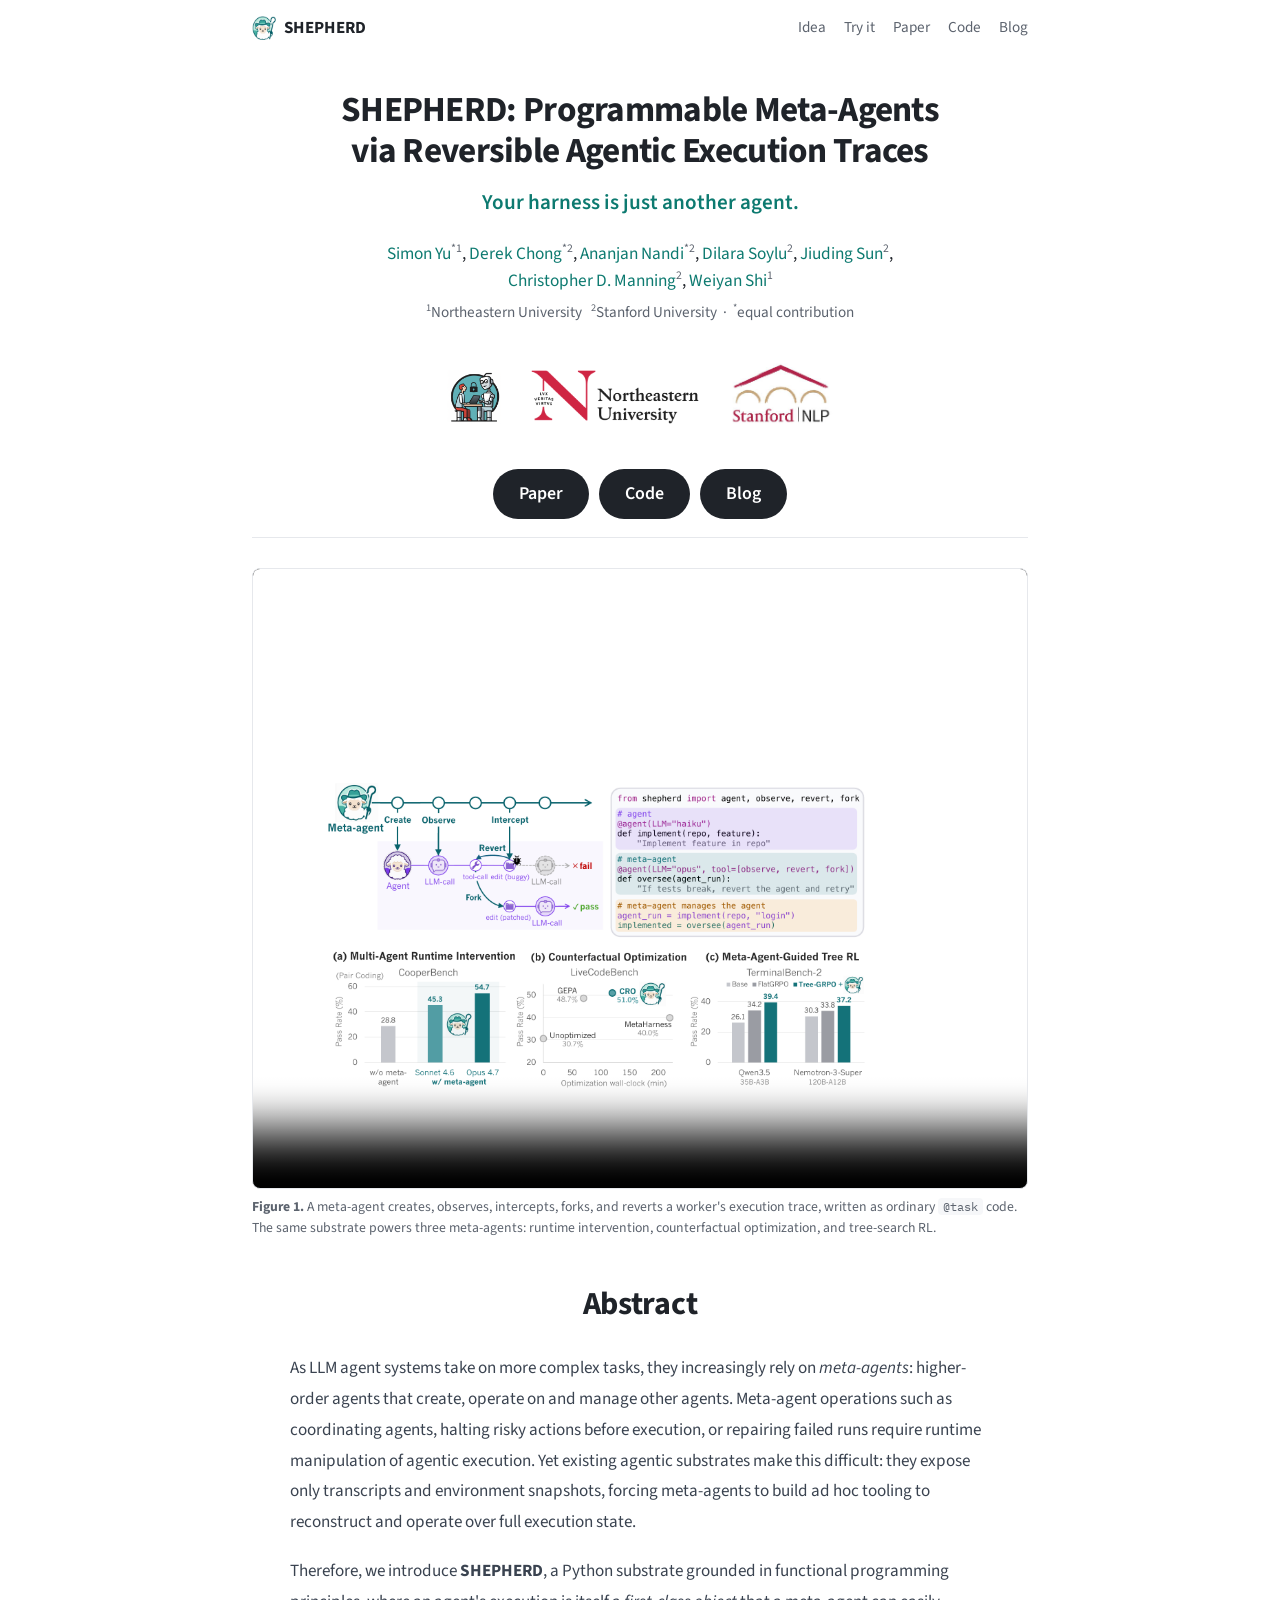
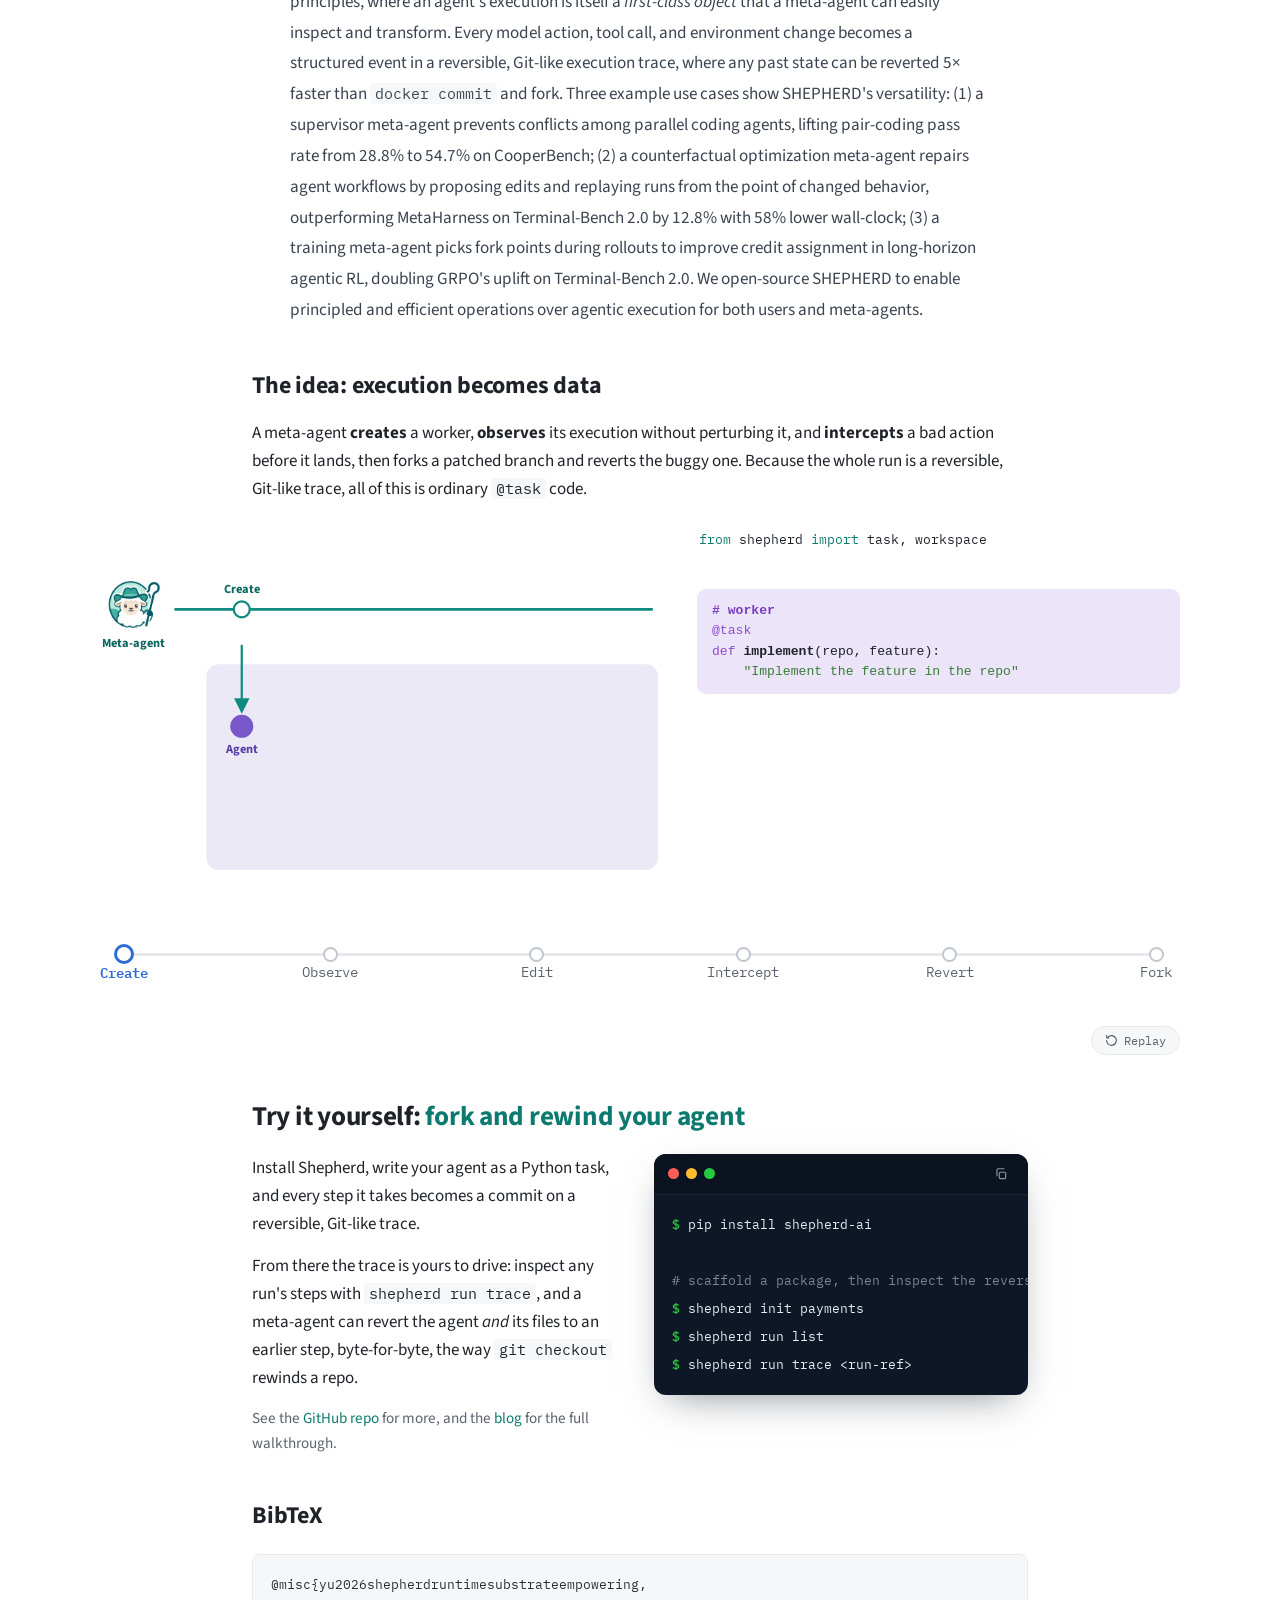
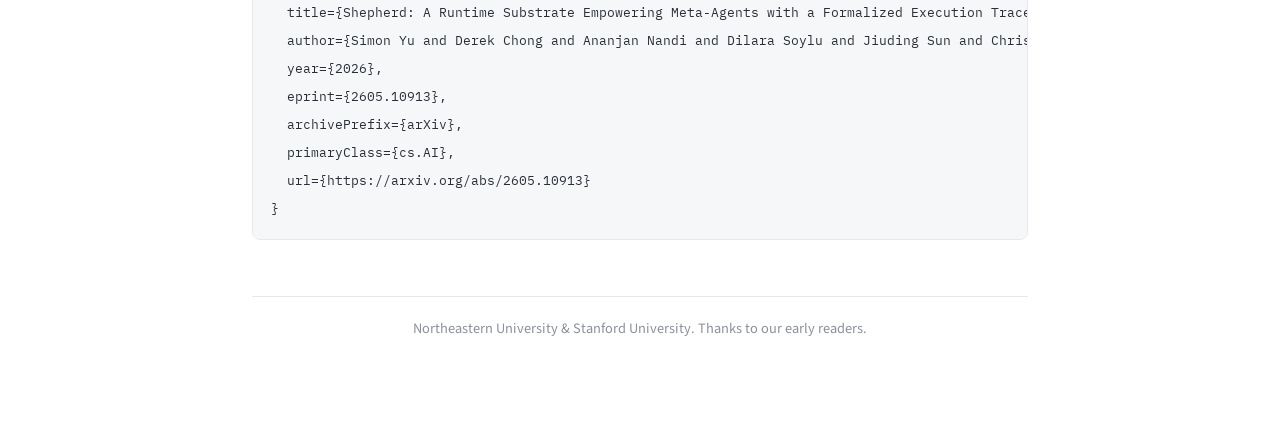
==== commit c0d8bd66: "site: sync homepage code snippets with the README (real CLI + @task/workspace API) Co-Authored-By: C" ====
--- a/site/index.html
+++ b/site/index.html
@@ -57,7 +57,7 @@
   <!-- ===== Teaser ===== -->
   <figure class="teaser">
     <video class="teaser__video" src="assets/teaser.mp4" poster="assets/teaser.png" autoplay loop muted playsinline controls></video>
-    <figcaption><b>Figure 1.</b> A meta-agent creates, observes, intercepts, forks, and reverts a worker's execution trace, written as ordinary <code>@agent</code> code. The same substrate powers three meta-agents: runtime intervention, counterfactual optimization, and tree-search RL.</figcaption>
+    <figcaption><b>Figure 1.</b> A meta-agent creates, observes, intercepts, forks, and reverts a worker's execution trace, written as ordinary <code>@task</code> code. The same substrate powers three meta-agents: runtime intervention, counterfactual optimization, and tree-search RL.</figcaption>
   </figure>
 
   <!-- ===== Abstract ===== -->
@@ -96,7 +96,7 @@
       A meta-agent <b>creates</b> a worker, <b>observes</b> its execution without perturbing it, and
       <b>intercepts</b> a bad action before it lands, then forks a patched branch and reverts the
       buggy one. Because the whole run is a reversible, Git-like trace, all of this is ordinary
-      <code>@agent</code> code.
+      <code>@task</code> code.
     </p>
 
     <div class="anim" id="anim">
@@ -178,18 +178,19 @@
       </div>
 
       <div class="anim__code">
-        <div class="cimport"><span class="kwt">from</span> shepherd <span class="kwt">import</span> agent, observe, revert, fork</div>
-        <pre class="cblock cblock--agent" data-step="create"><span class="cm"># agent</span>
-<span class="kw">@agent</span>(LLM=<span class="st">"haiku"</span>)
+        <div class="cimport"><span class="kwt">from</span> shepherd <span class="kwt">import</span> task, workspace</div>
+        <div class="cimport"><span class="kwt">from</span> shepherd.providers <span class="kwt">import</span> claude</div>
+        <pre class="cblock cblock--agent" data-step="create"><span class="cm"># worker</span>
+<span class="kw">@task</span>
 <span class="kw">def</span> <span class="fn">implement</span>(repo, feature):
-    <span class="st">"Implement feature in repo"</span></pre>
+    <span class="st">"Implement the feature in the repo"</span></pre>
         <pre class="cblock cblock--meta" data-step="intercept"><span class="cm"># meta-agent</span>
-<span class="kw">@agent</span>(LLM=<span class="st">"opus"</span>, tool=[observe, revert, fork])
-<span class="kw">def</span> <span class="fn">oversee</span>(agent_run):
-    <span class="st">"If tests break, revert the agent and retry"</span></pre>
-        <pre class="cblock cblock--manage" data-step="fork"><span class="cm"># meta-agent manages the agent</span>
-agent_run = <span class="fn">implement</span>(repo, <span class="st">"login"</span>)
-implemented = <span class="fn">oversee</span>(agent_run)</pre>
+<span class="kw">@task</span>
+<span class="kw">def</span> <span class="fn">oversee</span>(worker, repo, feature):
+    <span class="st">"If tests break, revert the worker and retry"</span></pre>
+        <pre class="cblock cblock--manage" data-step="fork"><span class="cm"># the meta-agent manages the worker</span>
+<span class="kw">with</span> <span class="fn">workspace</span>(model=<span class="fn">claude</span>(<span class="st">"sonnet-4-5"</span>)):
+    implemented = <span class="fn">oversee</span>(implement, repo, <span class="st">"login"</span>)</pre>
       </div>
 
       <div class="anim__scrub" aria-label="Step through the trace">
@@ -218,13 +219,13 @@
     <div class="try">
       <div class="try__text">
         <p>
-          Install Shepherd, drop in the plugin for your coding agent, and every step it takes becomes a
+          Install Shepherd, write your agent as a Python task, and every step it takes becomes a
           commit on a reversible, Git-like trace.
         </p>
         <p>
-          From there the trace is yours to drive: <code>shepherd log</code> shows the steps, and when a
-          run goes sideways, <code>shepherd revert 4</code> restores the agent <em>and</em> its files to
-          step 4, byte-for-byte, the way <code>git checkout</code> rewinds a repo.
+          From there the trace is yours to drive: inspect any run's steps with <code>shepherd run trace</code>,
+          and a meta-agent can revert the agent <em>and</em> its files to an earlier step, byte-for-byte,
+          the way <code>git checkout</code> rewinds a repo.
         </p>
         <p class="muted">
           See the <a href="https://github.com/dcx/poc-crank-v2" target="_blank" rel="noopener">GitHub repo</a>
@@ -238,17 +239,11 @@
           <button class="terminal__copy" type="button" aria-label="Copy commands"><svg width="14" height="14" viewBox="0 0 24 24" fill="none" stroke="currentColor" stroke-width="2" stroke-linecap="round" stroke-linejoin="round"><rect x="9" y="9" width="11" height="11" rx="2"/><path d="M5 15V5a2 2 0 0 1 2-2h10"/></svg></button>
         </div>
         <pre class="terminal__body"><code><span class="p">$</span> pip install shepherd-ai
-<span class="p">$</span> shepherd init
-
-<span class="c"># add the Claude Code (or Codex) plugin</span>
-<span class="p">$</span> shepherd plugin install claude-code
-
-<span class="c"># run it: every step is a commit</span>
-<span class="p">$</span> shepherd run claude <span class="s">"fix the login bug"</span>
-
-<span class="c"># went wrong? roll back like git</span>
-<span class="p">$</span> shepherd log
-<span class="p">$</span> shepherd revert 4</code></pre>
+
+<span class="c"># scaffold a package, then inspect the reversible trace each run records</span>
+<span class="p">$</span> shepherd init payments
+<span class="p">$</span> shepherd run list
+<span class="p">$</span> shepherd run trace &lt;run-ref&gt;</code></pre>
       </div>
     </div>
   </section>
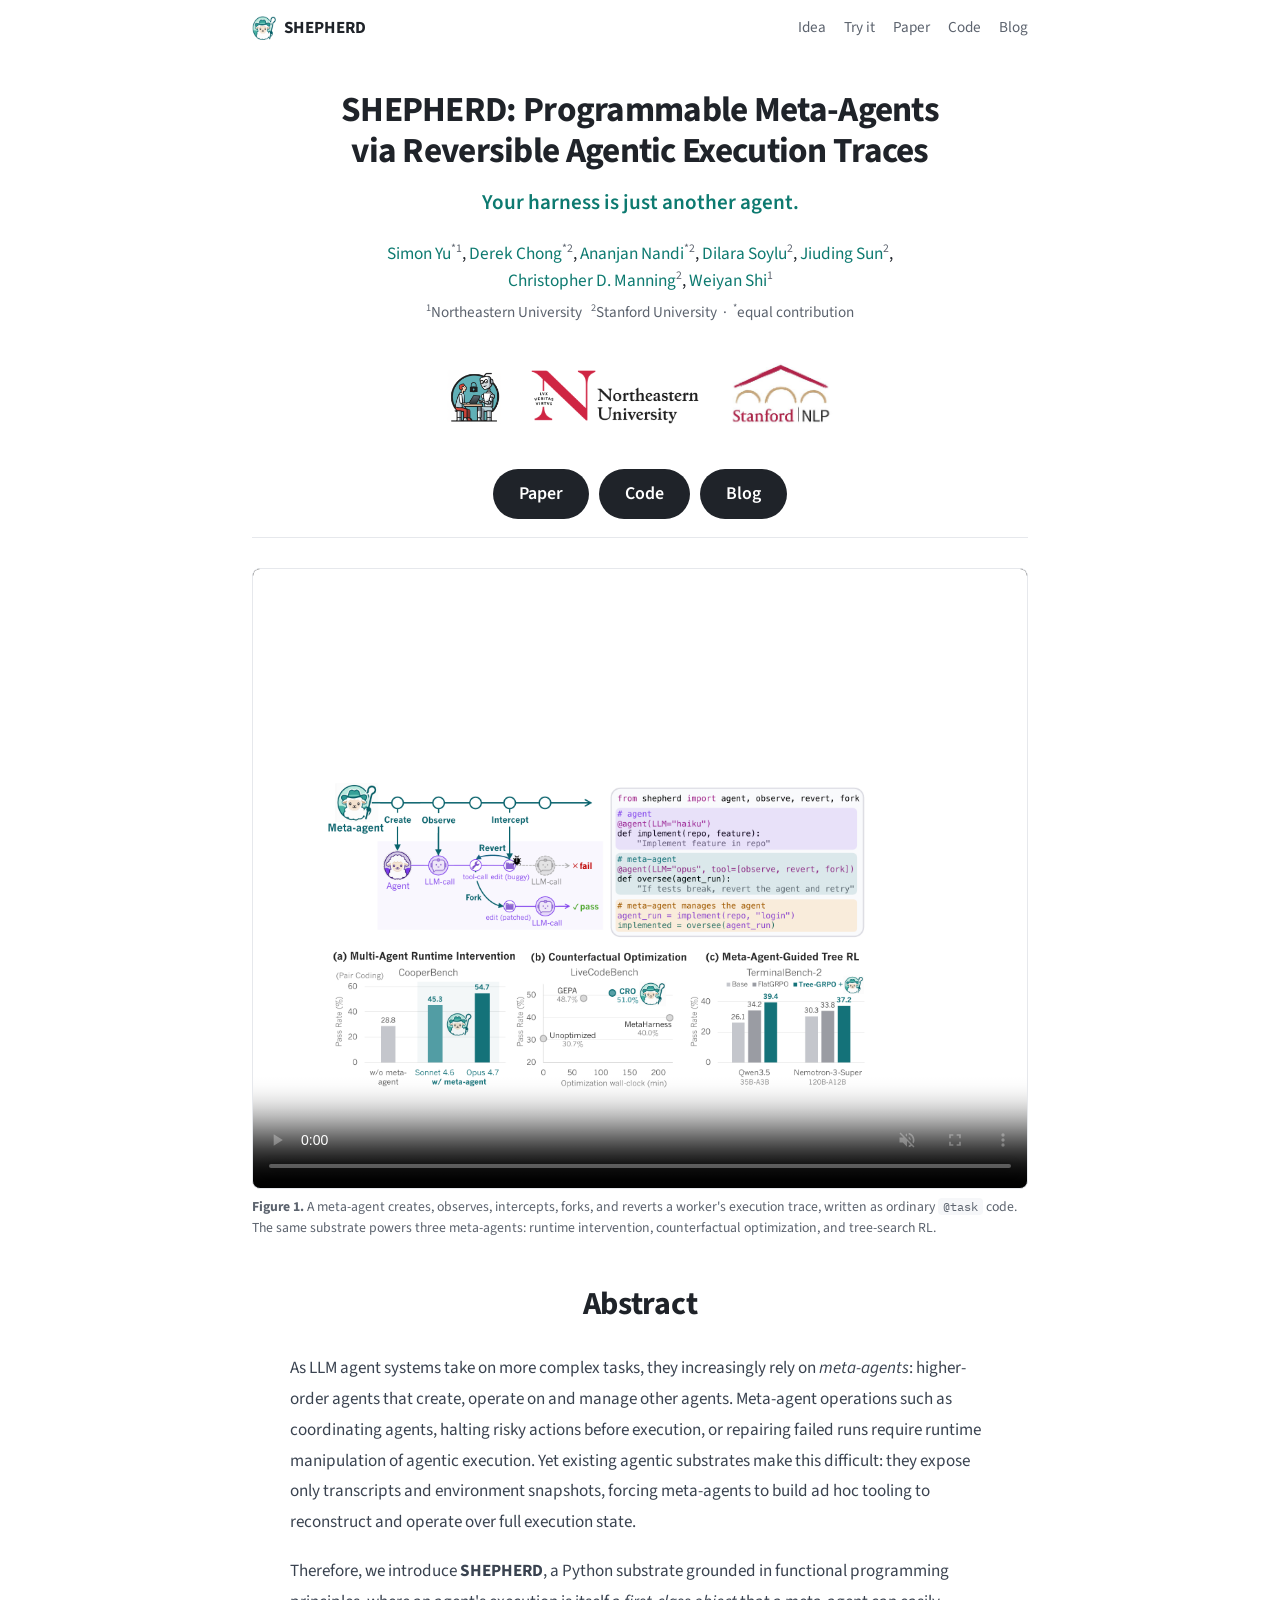
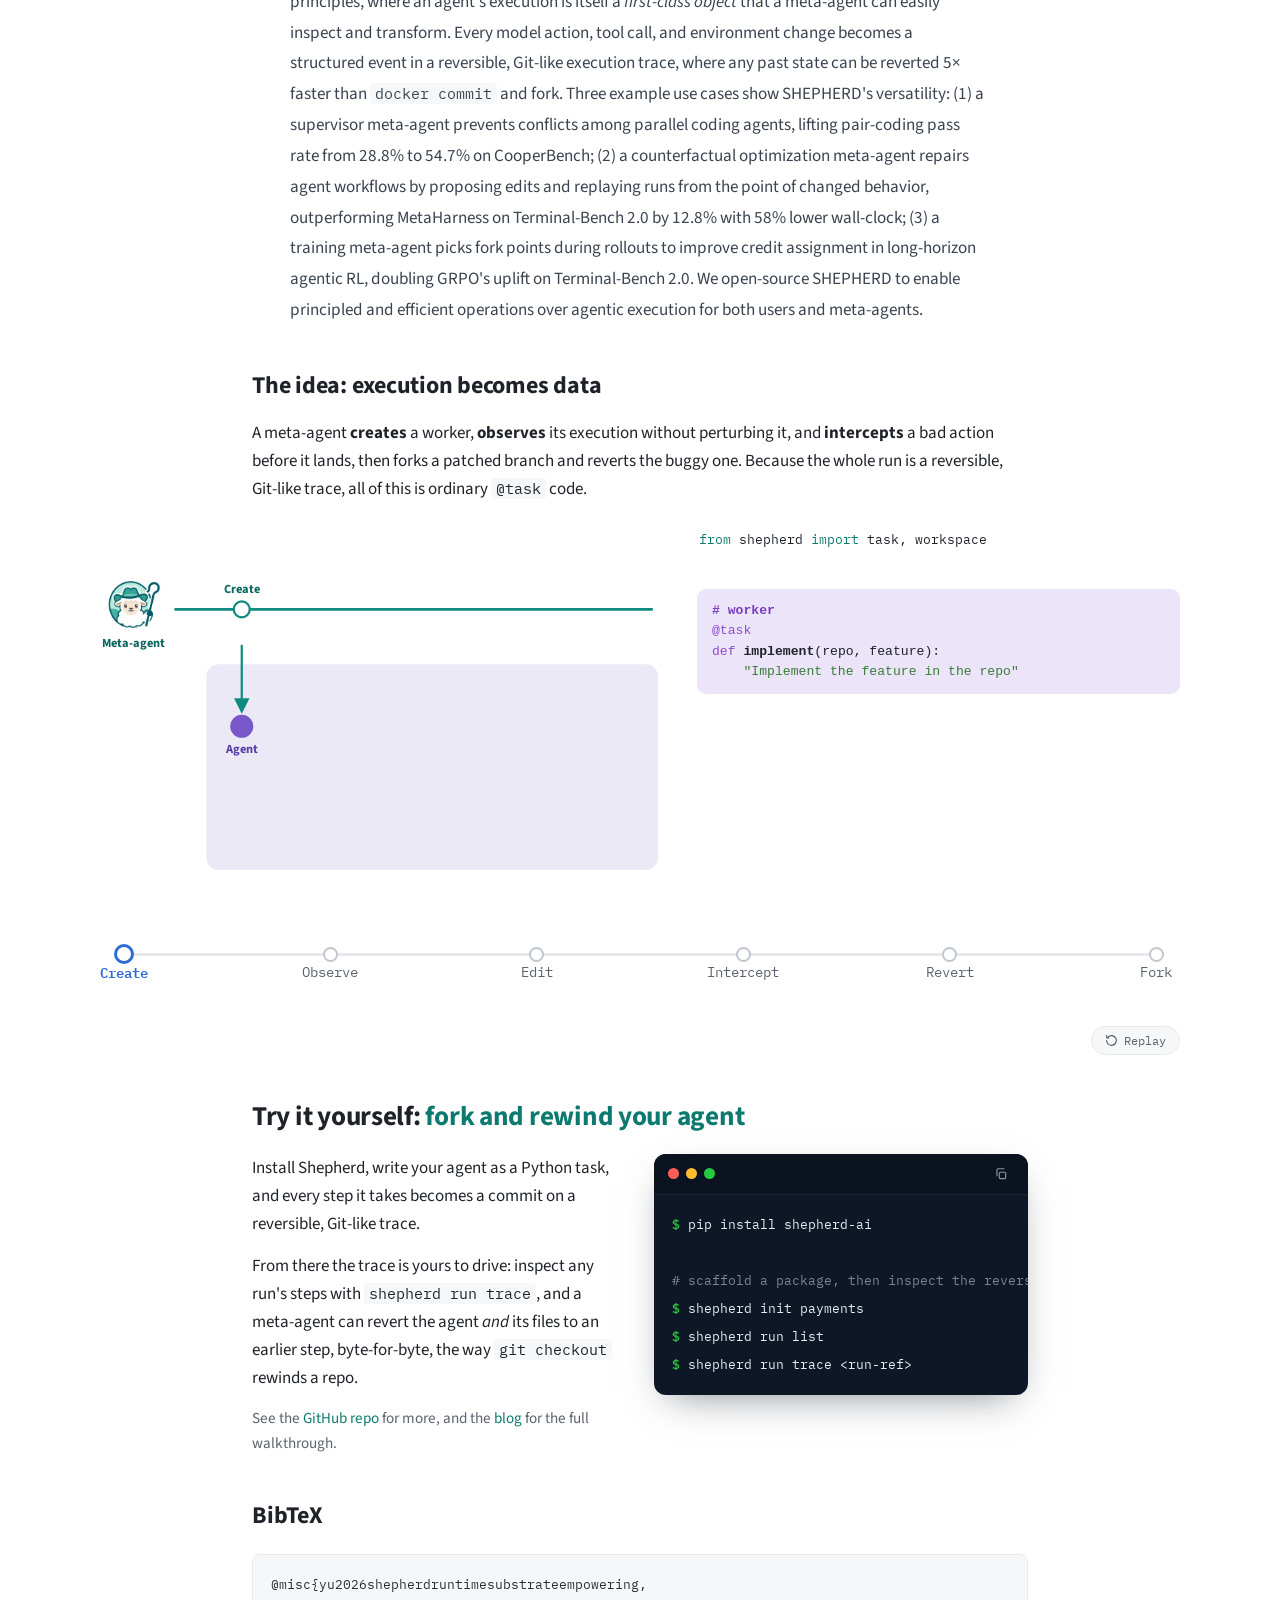
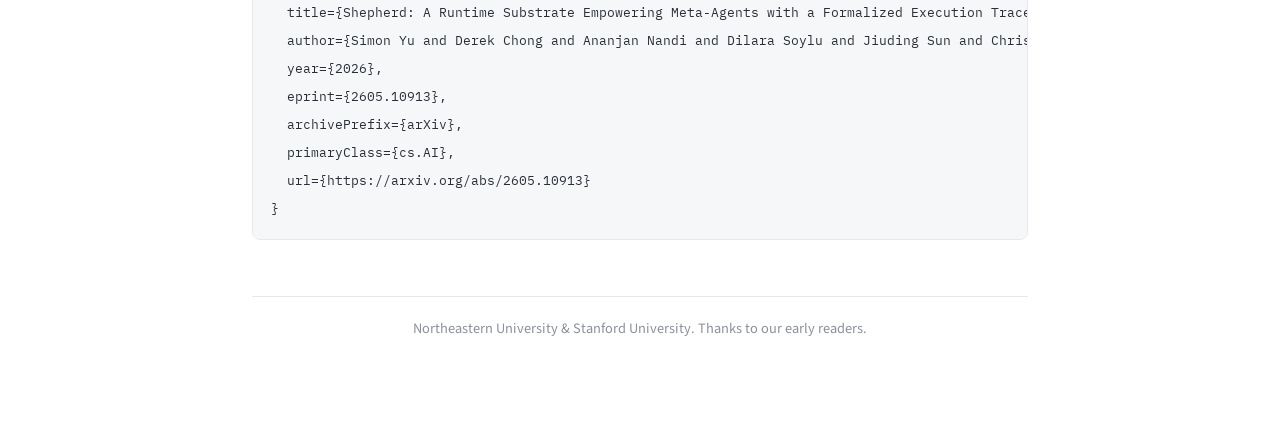
==== commit f9ed584e: "site+blog: point Code/GitHub links to shepherd-agents/shepherd - homepage nav + hero + try-it links," ====
--- a/site/index.html
+++ b/site/index.html
@@ -21,7 +21,7 @@
     <a href="#idea">Idea</a>
     <a href="#try">Try it</a>
     <a href="https://arxiv.org/abs/2605.10913" target="_blank" rel="noopener">Paper</a>
-    <a href="https://github.com/dcx/poc-crank-v2" target="_blank" rel="noopener">Code</a>
+    <a href="https://github.com/shepherd-agents/shepherd" target="_blank" rel="noopener">Code</a>
     <a href="blog/">Blog</a>
   </div>
 </nav>
@@ -49,7 +49,7 @@
     </div>
     <p class="links">
       <a class="lnk" href="https://arxiv.org/abs/2605.10913" target="_blank" rel="noopener">Paper</a>
-      <a class="lnk" href="https://github.com/dcx/poc-crank-v2" target="_blank" rel="noopener">Code</a>
+      <a class="lnk" href="https://github.com/shepherd-agents/shepherd" target="_blank" rel="noopener">Code</a>
       <a class="lnk" href="blog/">Blog</a>
     </p>
   </header>
@@ -228,7 +228,7 @@
           the way <code>git checkout</code> rewinds a repo.
         </p>
         <p class="muted">
-          See the <a href="https://github.com/dcx/poc-crank-v2" target="_blank" rel="noopener">GitHub repo</a>
+          See the <a href="https://github.com/shepherd-agents/shepherd" target="_blank" rel="noopener">GitHub repo</a>
           for more, and the <a href="blog/">blog</a>
           for the full walkthrough.
         </p>
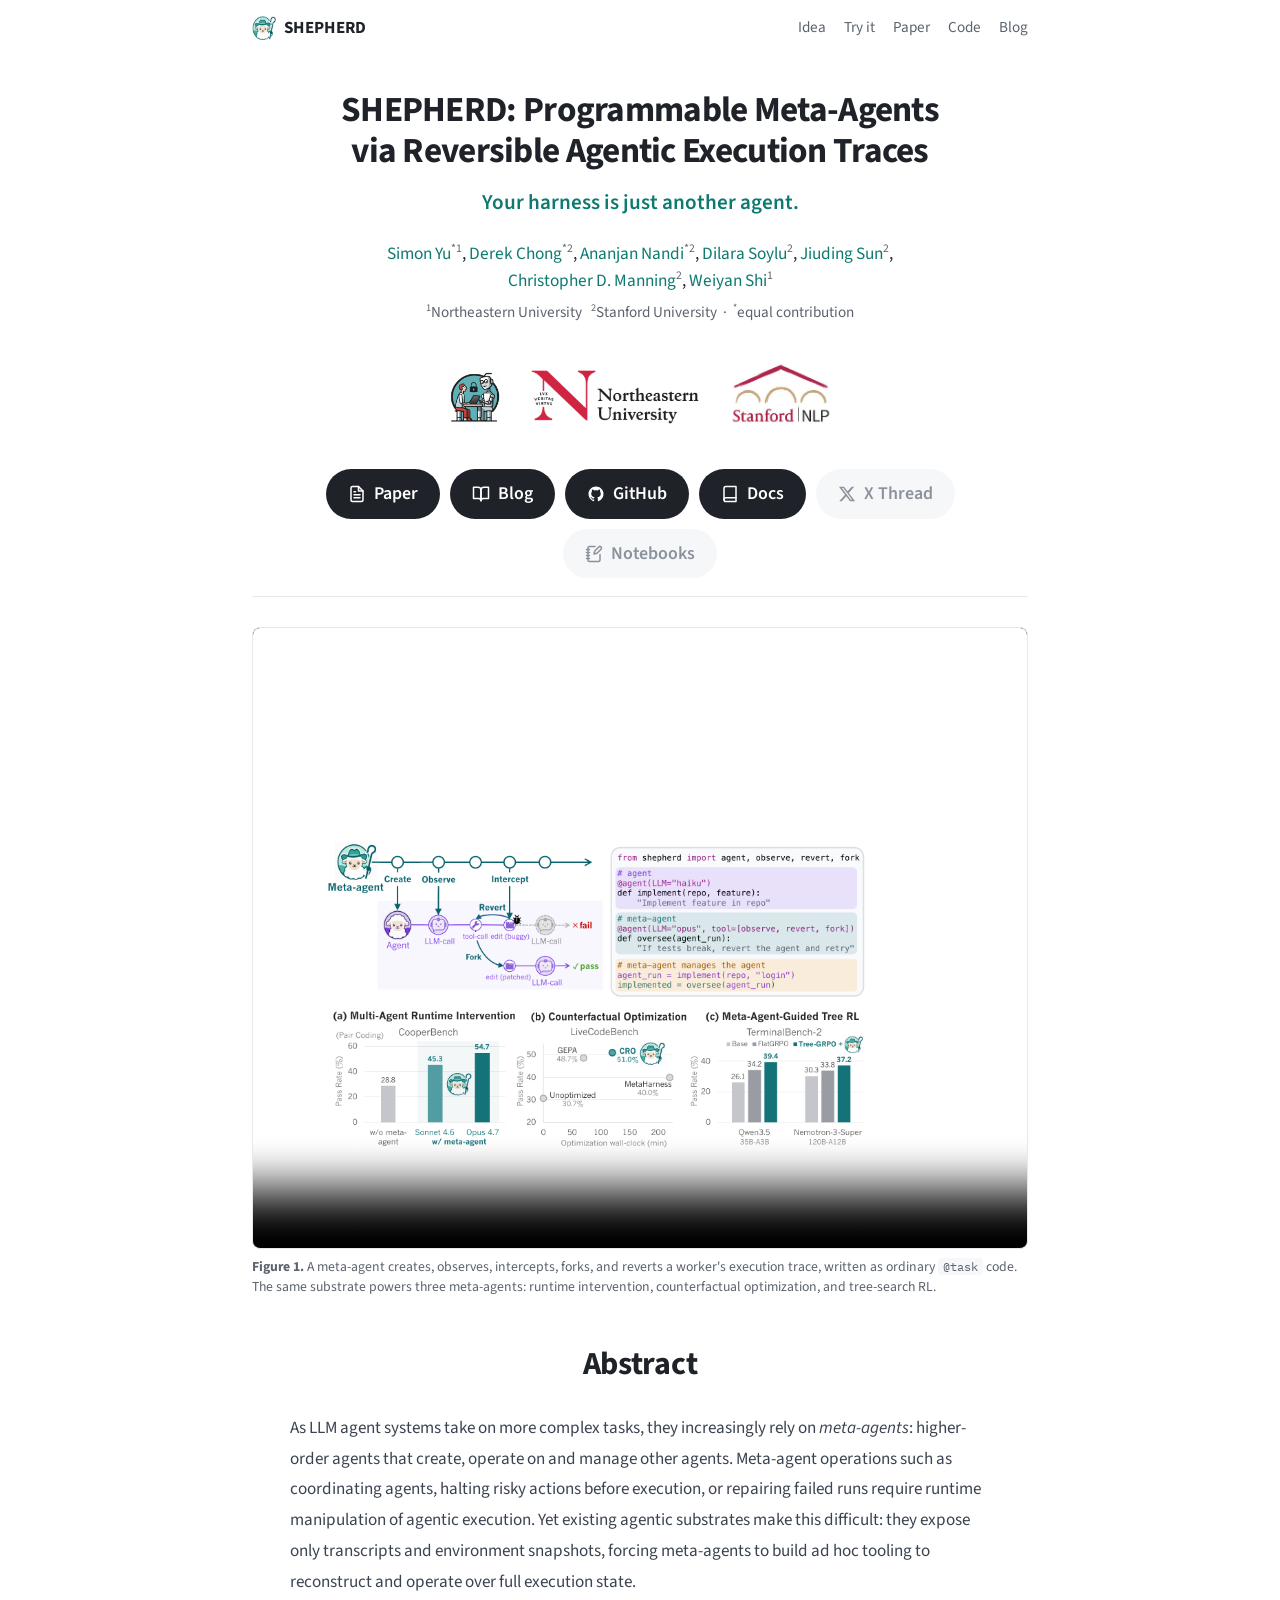
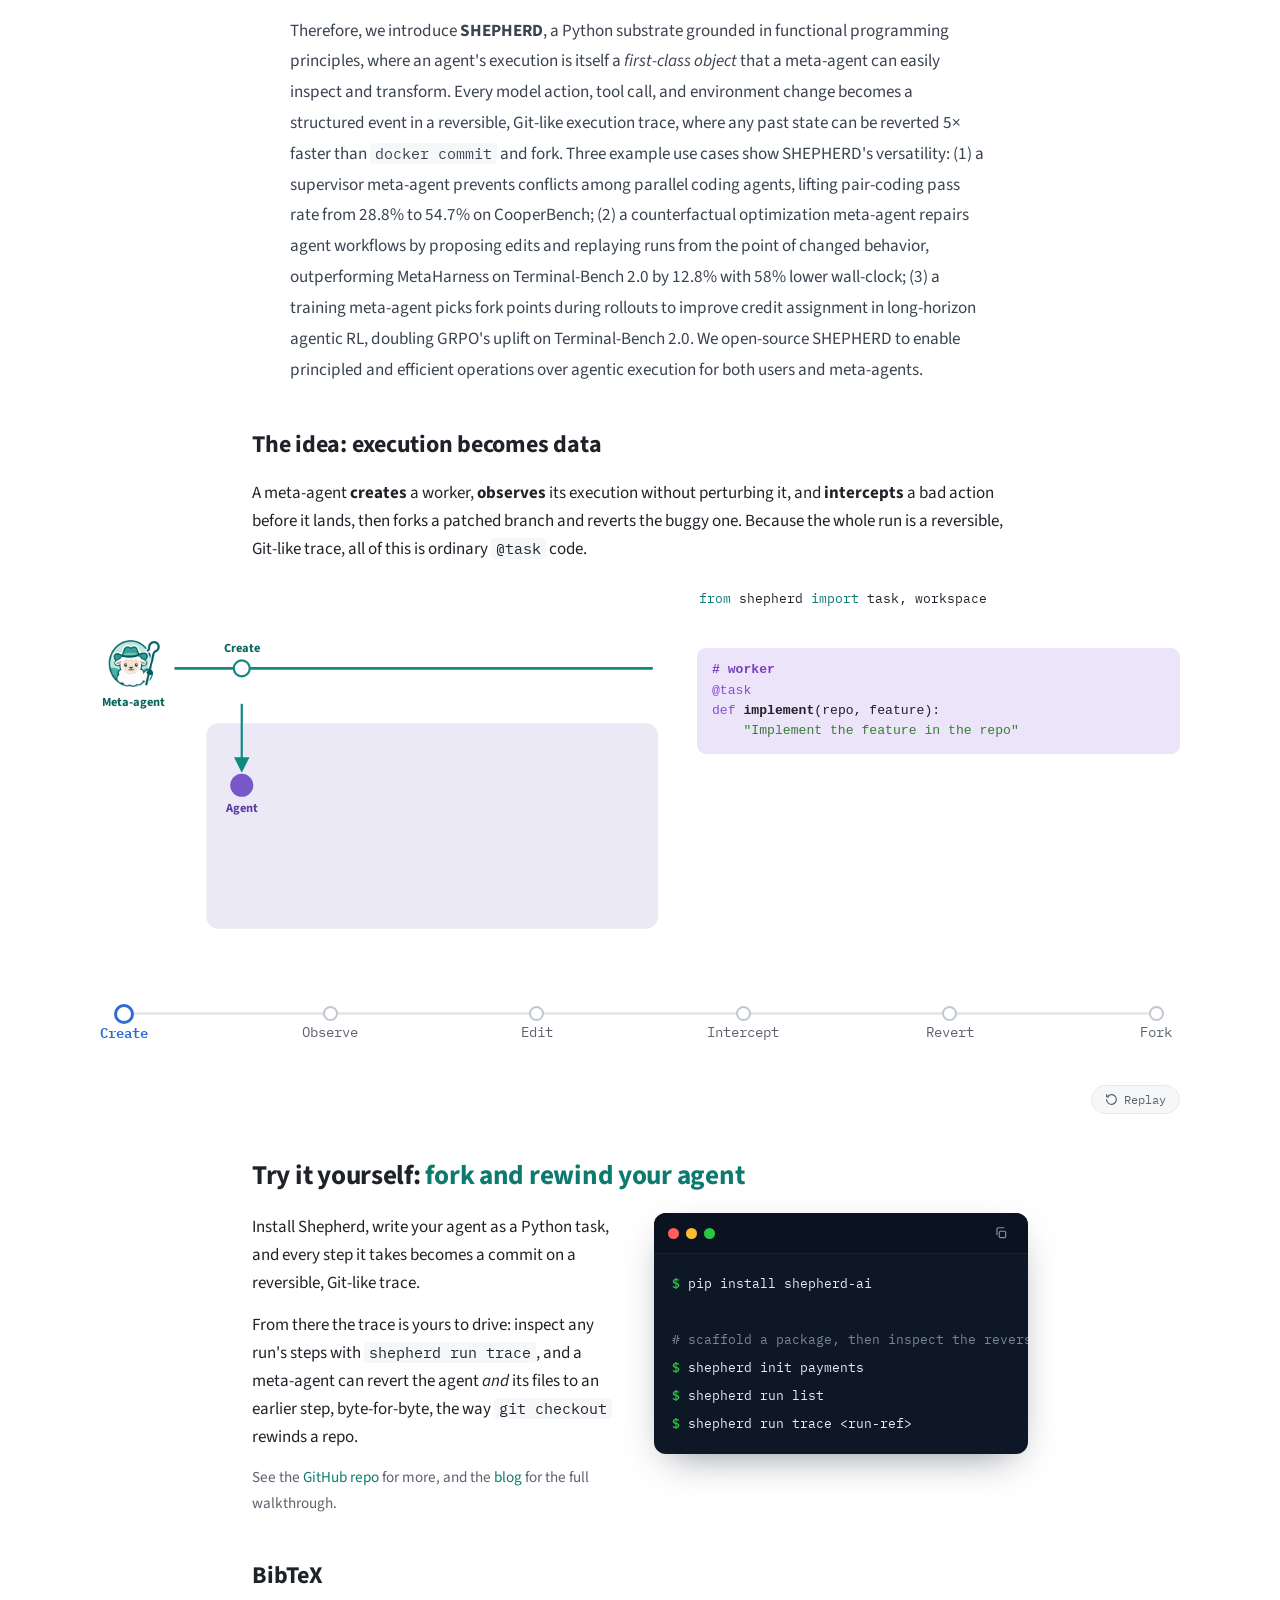
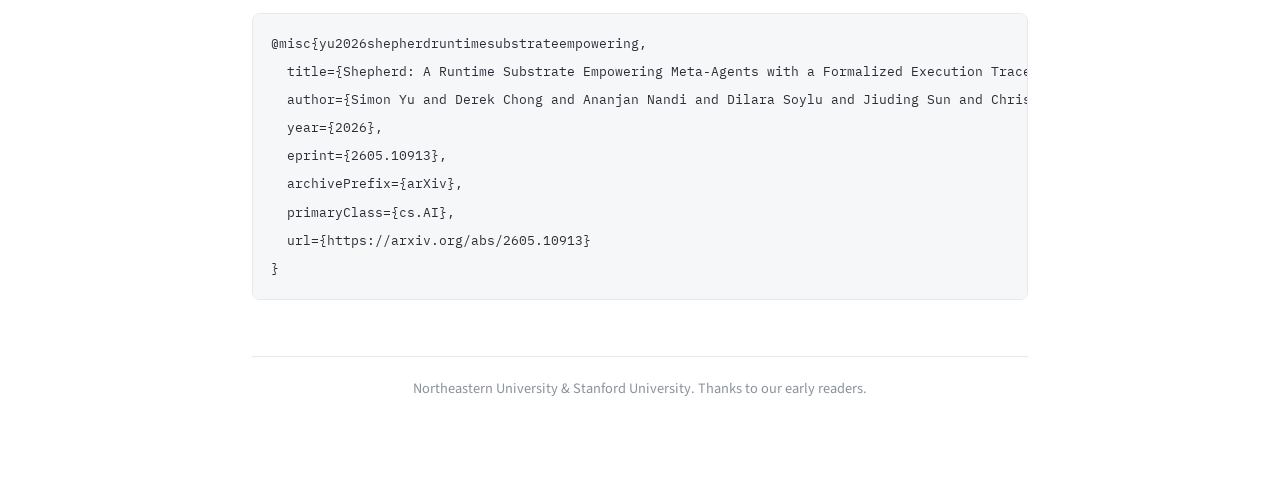
==== commit e18dd337: "site: icon buttons in the hero link row - Paper, Blog, GitHub, Docs as icon pill-buttons (inline SVG" ====
--- a/site/index.html
+++ b/site/index.html
@@ -48,9 +48,18 @@
       <a href="https://nlp.stanford.edu/" target="_blank" rel="noopener" title="Stanford NLP Group"><img src="assets/logo-stanfordnlp.png" alt="Stanford NLP Group" /></a>
     </div>
     <p class="links">
-      <a class="lnk" href="https://arxiv.org/abs/2605.10913" target="_blank" rel="noopener">Paper</a>
-      <a class="lnk" href="https://github.com/shepherd-agents/shepherd" target="_blank" rel="noopener">Code</a>
-      <a class="lnk" href="blog/">Blog</a>
+      <a class="lnk" href="https://arxiv.org/abs/2605.10913" target="_blank" rel="noopener">
+        <svg viewBox="0 0 24 24" fill="none" stroke="currentColor" stroke-width="2" stroke-linecap="round" stroke-linejoin="round" aria-hidden="true"><path d="M14 2H6a2 2 0 0 0-2 2v16a2 2 0 0 0 2 2h12a2 2 0 0 0 2-2V8z"/><path d="M14 2v6h6"/><path d="M16 13H8"/><path d="M16 17H8"/><path d="M10 9H8"/></svg>Paper</a>
+      <a class="lnk" href="blog/">
+        <svg viewBox="0 0 24 24" fill="none" stroke="currentColor" stroke-width="2" stroke-linecap="round" stroke-linejoin="round" aria-hidden="true"><path d="M2 3h6a4 4 0 0 1 4 4v14a3 3 0 0 0-3-3H2z"/><path d="M22 3h-6a4 4 0 0 0-4 4v14a3 3 0 0 1 3-3h7z"/></svg>Blog</a>
+      <a class="lnk" href="https://github.com/shepherd-agents/shepherd" target="_blank" rel="noopener">
+        <svg viewBox="0 0 24 24" fill="currentColor" aria-hidden="true"><path d="M12 2C6.48 2 2 6.48 2 12c0 4.42 2.87 8.17 6.84 9.5.5.09.68-.22.68-.48 0-.24-.01-.87-.01-1.7-2.78.6-3.37-1.34-3.37-1.34-.45-1.16-1.11-1.47-1.11-1.47-.91-.62.07-.61.07-.61 1 .07 1.53 1.03 1.53 1.03.89 1.52 2.34 1.08 2.91.83.09-.65.35-1.08.63-1.33-2.22-.25-4.55-1.11-4.55-4.94 0-1.09.39-1.98 1.03-2.68-.1-.25-.45-1.27.1-2.65 0 0 .84-.27 2.75 1.02.8-.22 1.65-.33 2.5-.33.85 0 1.7.11 2.5.33 1.91-1.29 2.75-1.02 2.75-1.02.55 1.38.2 2.4.1 2.65.64.7 1.03 1.59 1.03 2.68 0 3.84-2.34 4.69-4.57 4.94.36.31.68.92.68 1.85 0 1.34-.01 2.42-.01 2.75 0 .27.18.58.69.48A10.01 10.01 0 0 0 22 12c0-5.52-4.48-10-10-10z"/></svg>GitHub</a>
+      <a class="lnk" href="https://docs.shepherd-agents.ai/" target="_blank" rel="noopener">
+        <svg viewBox="0 0 24 24" fill="none" stroke="currentColor" stroke-width="2" stroke-linecap="round" stroke-linejoin="round" aria-hidden="true"><path d="M4 19.5A2.5 2.5 0 0 1 6.5 17H20"/><path d="M6.5 2H20v20H6.5A2.5 2.5 0 0 1 4 19.5v-15A2.5 2.5 0 0 1 6.5 2z"/></svg>Docs</a>
+      <span class="lnk lnk--off" title="Coming soon">
+        <svg viewBox="0 0 24 24" fill="currentColor" aria-hidden="true"><path d="M18.244 2.25h3.308l-7.227 8.26 8.502 11.24H16.17l-5.214-6.817L4.99 21.75H1.68l7.73-8.835L1.254 2.25H8.08l4.713 6.231zm-1.161 17.52h1.833L7.084 4.126H5.117z"/></svg>X Thread</span>
+      <span class="lnk lnk--off" title="Coming soon">
+        <svg viewBox="0 0 24 24" fill="none" stroke="currentColor" stroke-width="2" stroke-linecap="round" stroke-linejoin="round" aria-hidden="true"><path d="M2 6h4M2 10h4M2 14h4M2 18h4"/><path d="M13.4 2H6a2 2 0 0 0-2 2v16a2 2 0 0 0 2 2h12a2 2 0 0 0 2-2v-7.4"/><path d="M18.4 2.6a2 2 0 0 1 3 3L16 11l-4 1 1-4z"/></svg>Notebooks</span>
     </p>
   </header>
 
--- a/site/style.css
+++ b/site/style.css
@@ -72,10 +72,12 @@
 
 .links { display: flex; flex-wrap: wrap; gap: 10px; justify-content: center; margin: 0; }
 .lnk {
-  display: inline-block; font-size: 1.12rem; font-weight: 600;
-  padding: 10px 26px; border-radius: 999px;
+  display: inline-flex; align-items: center; gap: 8px;
+  font-size: 1.12rem; font-weight: 600;
+  padding: 10px 22px; border-radius: 999px;
   background: var(--text); color: #fff;
 }
+.lnk svg { width: 18px; height: 18px; flex: none; }
 .lnk:hover { background: #000; color: #fff; text-decoration: none; }
 .lnk--off { background: var(--code-bg); color: var(--faint); cursor: default; }
 
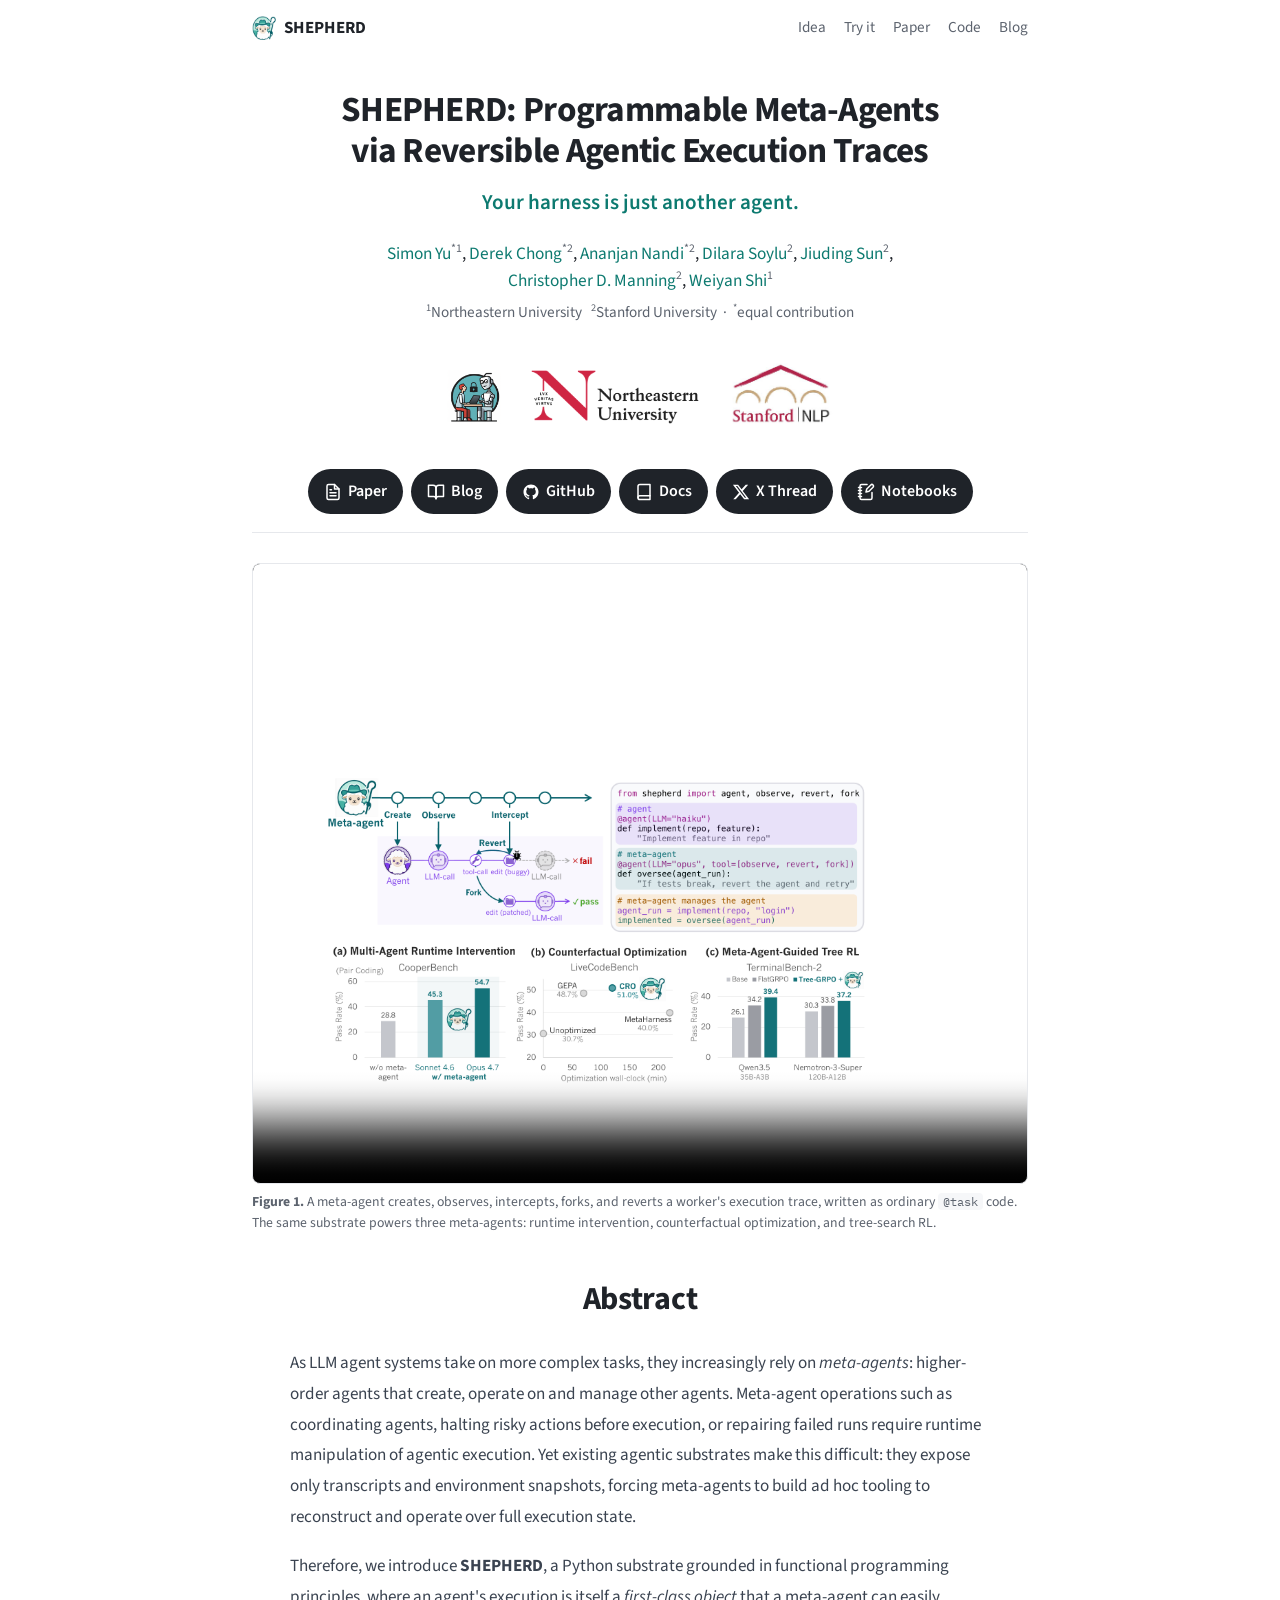
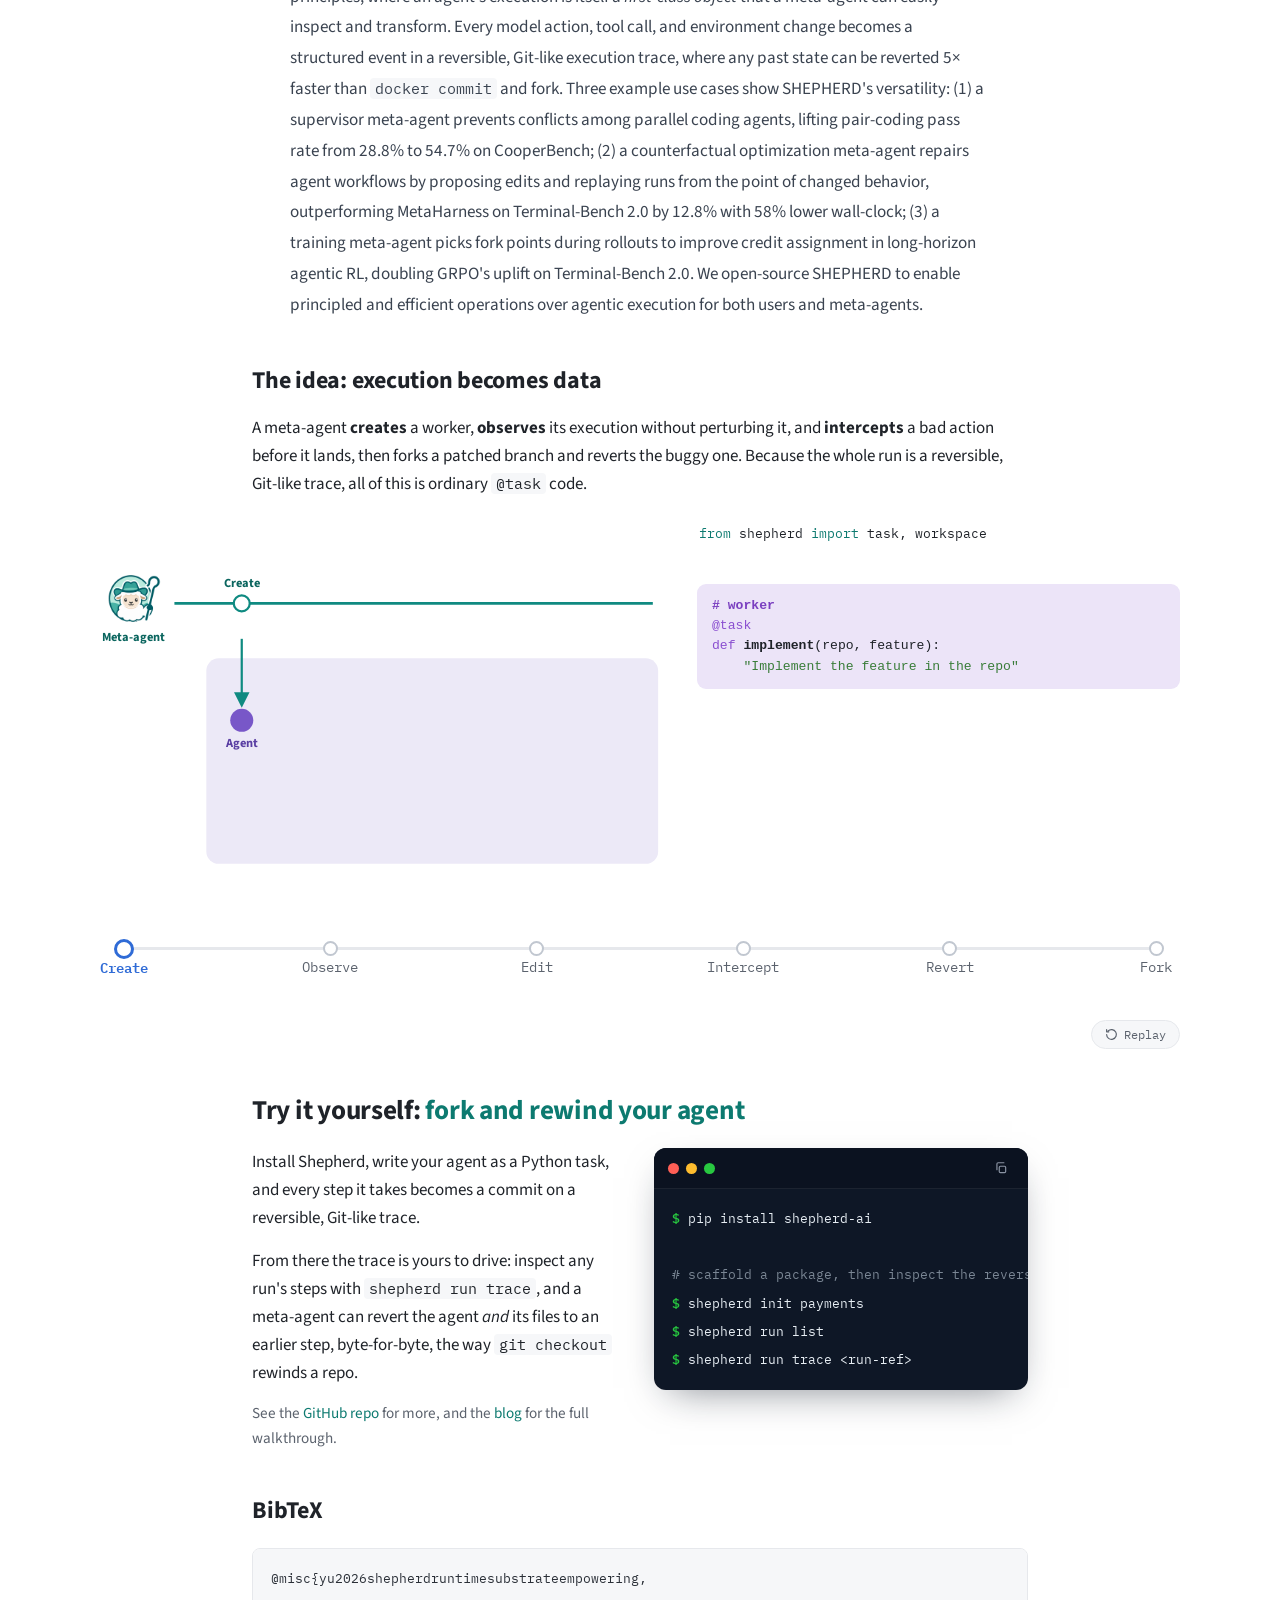
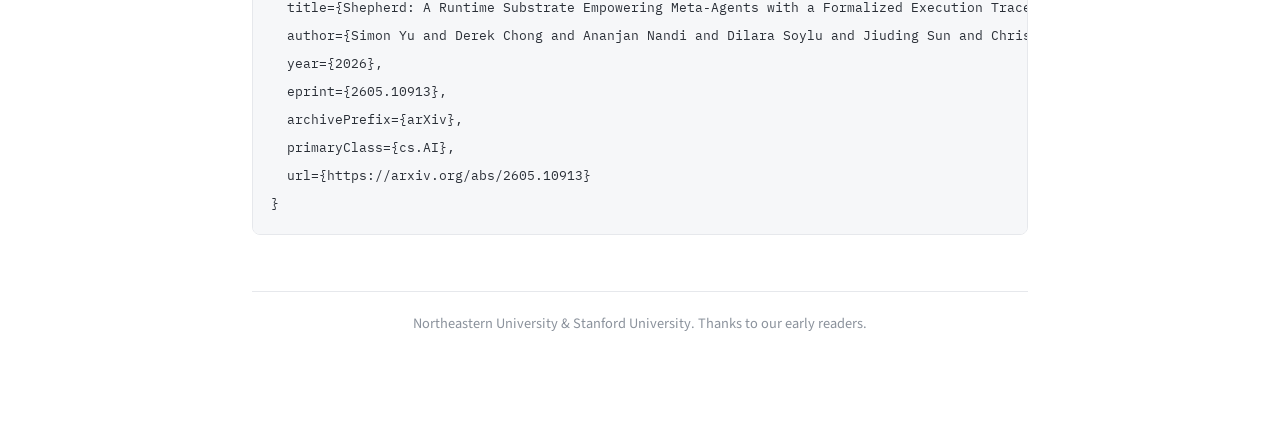
==== commit e213bd86: "site: activate X thread + notebooks links, single-row link bar, update teaser video Co-Authored-By: " ====
--- a/site/index.html
+++ b/site/index.html
@@ -56,10 +56,10 @@
         <svg viewBox="0 0 24 24" fill="currentColor" aria-hidden="true"><path d="M12 2C6.48 2 2 6.48 2 12c0 4.42 2.87 8.17 6.84 9.5.5.09.68-.22.68-.48 0-.24-.01-.87-.01-1.7-2.78.6-3.37-1.34-3.37-1.34-.45-1.16-1.11-1.47-1.11-1.47-.91-.62.07-.61.07-.61 1 .07 1.53 1.03 1.53 1.03.89 1.52 2.34 1.08 2.91.83.09-.65.35-1.08.63-1.33-2.22-.25-4.55-1.11-4.55-4.94 0-1.09.39-1.98 1.03-2.68-.1-.25-.45-1.27.1-2.65 0 0 .84-.27 2.75 1.02.8-.22 1.65-.33 2.5-.33.85 0 1.7.11 2.5.33 1.91-1.29 2.75-1.02 2.75-1.02.55 1.38.2 2.4.1 2.65.64.7 1.03 1.59 1.03 2.68 0 3.84-2.34 4.69-4.57 4.94.36.31.68.92.68 1.85 0 1.34-.01 2.42-.01 2.75 0 .27.18.58.69.48A10.01 10.01 0 0 0 22 12c0-5.52-4.48-10-10-10z"/></svg>GitHub</a>
       <a class="lnk" href="https://docs.shepherd-agents.ai/" target="_blank" rel="noopener">
         <svg viewBox="0 0 24 24" fill="none" stroke="currentColor" stroke-width="2" stroke-linecap="round" stroke-linejoin="round" aria-hidden="true"><path d="M4 19.5A2.5 2.5 0 0 1 6.5 17H20"/><path d="M6.5 2H20v20H6.5A2.5 2.5 0 0 1 4 19.5v-15A2.5 2.5 0 0 1 6.5 2z"/></svg>Docs</a>
-      <span class="lnk lnk--off" title="Coming soon">
-        <svg viewBox="0 0 24 24" fill="currentColor" aria-hidden="true"><path d="M18.244 2.25h3.308l-7.227 8.26 8.502 11.24H16.17l-5.214-6.817L4.99 21.75H1.68l7.73-8.835L1.254 2.25H8.08l4.713 6.231zm-1.161 17.52h1.833L7.084 4.126H5.117z"/></svg>X Thread</span>
-      <span class="lnk lnk--off" title="Coming soon">
-        <svg viewBox="0 0 24 24" fill="none" stroke="currentColor" stroke-width="2" stroke-linecap="round" stroke-linejoin="round" aria-hidden="true"><path d="M2 6h4M2 10h4M2 14h4M2 18h4"/><path d="M13.4 2H6a2 2 0 0 0-2 2v16a2 2 0 0 0 2 2h12a2 2 0 0 0 2-2v-7.4"/><path d="M18.4 2.6a2 2 0 0 1 3 3L16 11l-4 1 1-4z"/></svg>Notebooks</span>
+      <a class="lnk" href="https://x.com/shi_weiyan/status/2072355755328700859" target="_blank" rel="noopener">
+        <svg viewBox="0 0 24 24" fill="currentColor" aria-hidden="true"><path d="M18.244 2.25h3.308l-7.227 8.26 8.502 11.24H16.17l-5.214-6.817L4.99 21.75H1.68l7.73-8.835L1.254 2.25H8.08l4.713 6.231zm-1.161 17.52h1.833L7.084 4.126H5.117z"/></svg>X Thread</a>
+      <a class="lnk" href="https://github.com/shepherd-agents/shepherd/tree/main/examples/notebooks/visual_artifact" target="_blank" rel="noopener">
+        <svg viewBox="0 0 24 24" fill="none" stroke="currentColor" stroke-width="2" stroke-linecap="round" stroke-linejoin="round" aria-hidden="true"><path d="M2 6h4M2 10h4M2 14h4M2 18h4"/><path d="M13.4 2H6a2 2 0 0 0-2 2v16a2 2 0 0 0 2 2h12a2 2 0 0 0 2-2v-7.4"/><path d="M18.4 2.6a2 2 0 0 1 3 3L16 11l-4 1 1-4z"/></svg>Notebooks</a>
     </p>
   </header>
 
--- a/site/style.css
+++ b/site/style.css
@@ -70,12 +70,13 @@
 .authors { font-size: 1.08rem; line-height: 1.5; margin: 0 auto 6px; max-width: 44em; }
 .affil { font-size: .95rem; color: var(--muted); margin: 0 0 20px; }
 
-.links { display: flex; flex-wrap: wrap; gap: 10px; justify-content: center; margin: 0; }
+.links { display: flex; flex-wrap: nowrap; gap: 8px; justify-content: center; margin: 0; }
 .lnk {
-  display: inline-flex; align-items: center; gap: 8px;
-  font-size: 1.12rem; font-weight: 600;
-  padding: 10px 22px; border-radius: 999px;
+  display: inline-flex; align-items: center; gap: 6px;
+  font-size: 1rem; font-weight: 600;
+  padding: 9px 16px; border-radius: 999px;
   background: var(--text); color: #fff;
+  white-space: nowrap;
 }
 .lnk svg { width: 18px; height: 18px; flex: none; }
 .lnk:hover { background: #000; color: #fff; text-decoration: none; }
@@ -271,7 +272,7 @@
   .orgs { gap: 16px; margin-bottom: 18px; }
   .orgs img { height: 38px; }
   .orgs img[alt="Stanford NLP Group"] { height: 70px; }
-  .links { gap: 8px; }
+  .links { flex-wrap: wrap; gap: 8px; }
   .lnk { font-size: 1rem; padding: 9px 20px; }
   .teaser { margin: 22px 0; }
   figcaption { font-size: .82rem; }
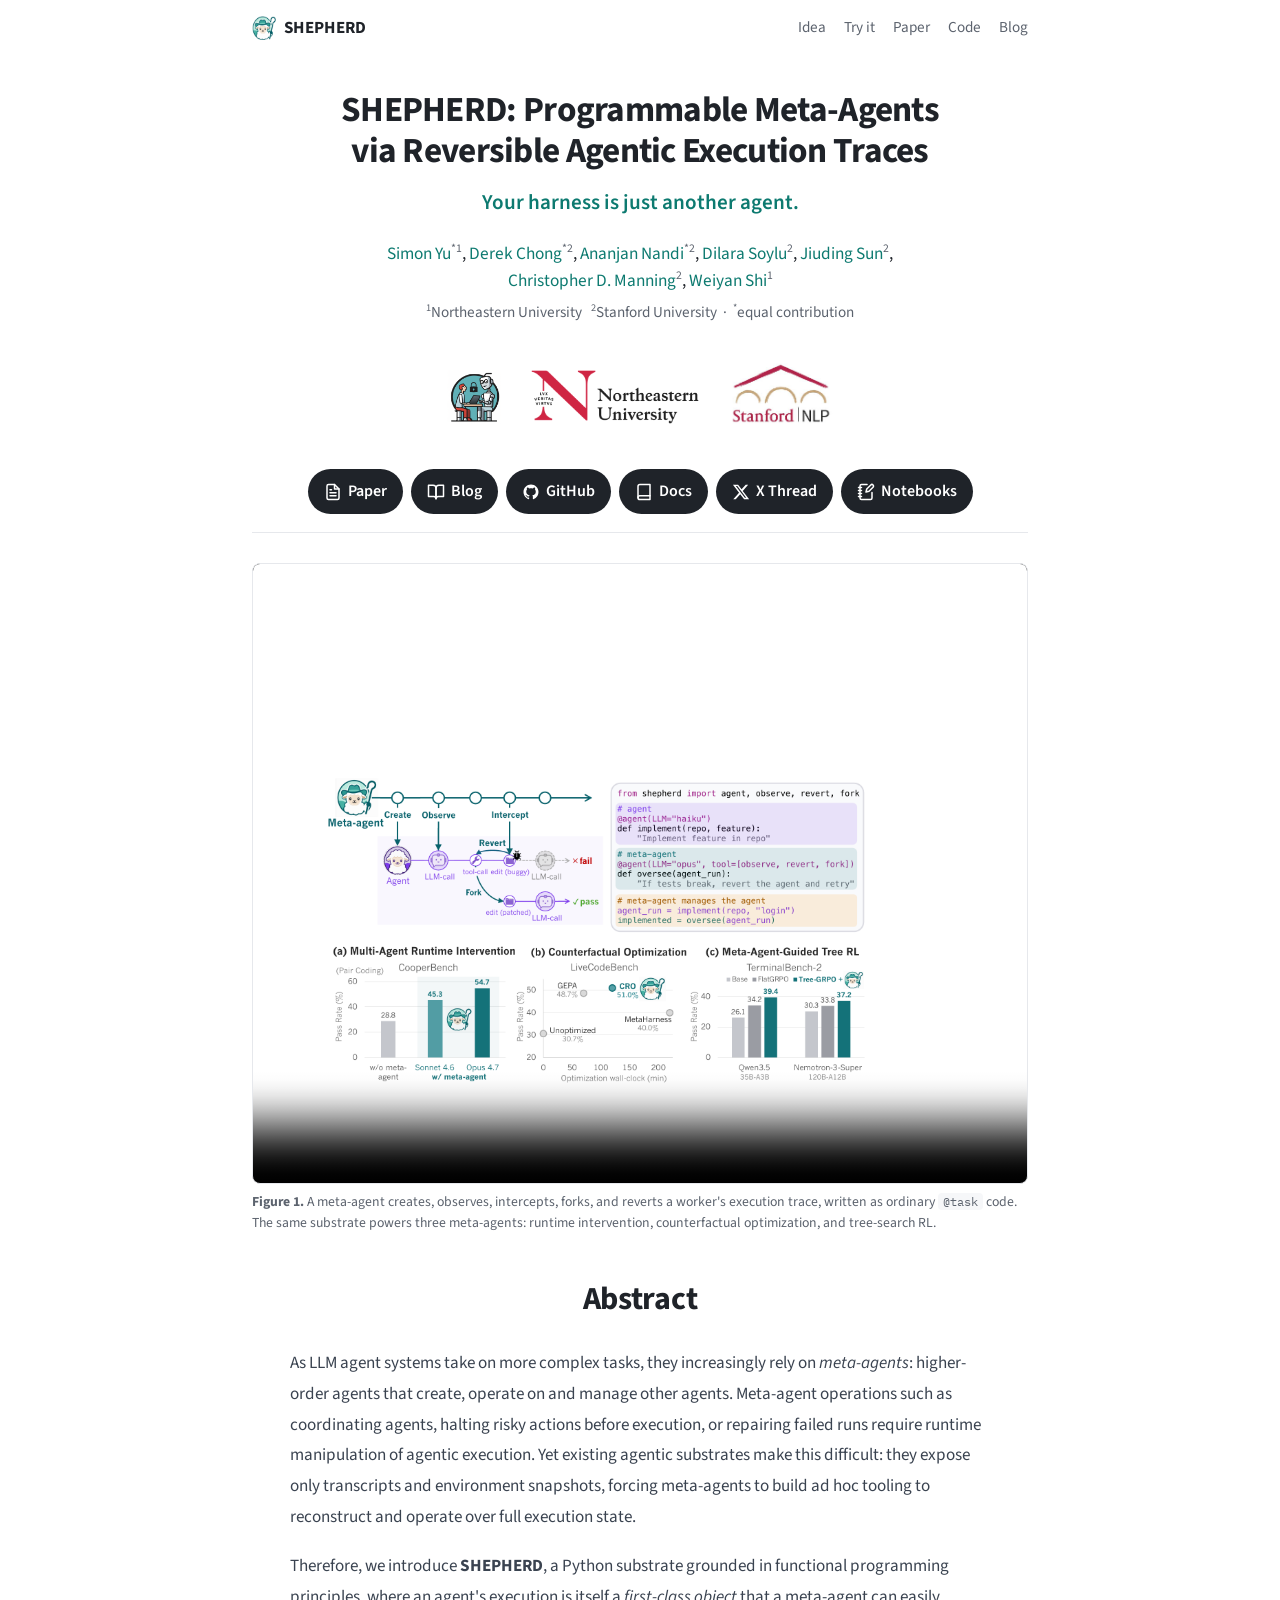
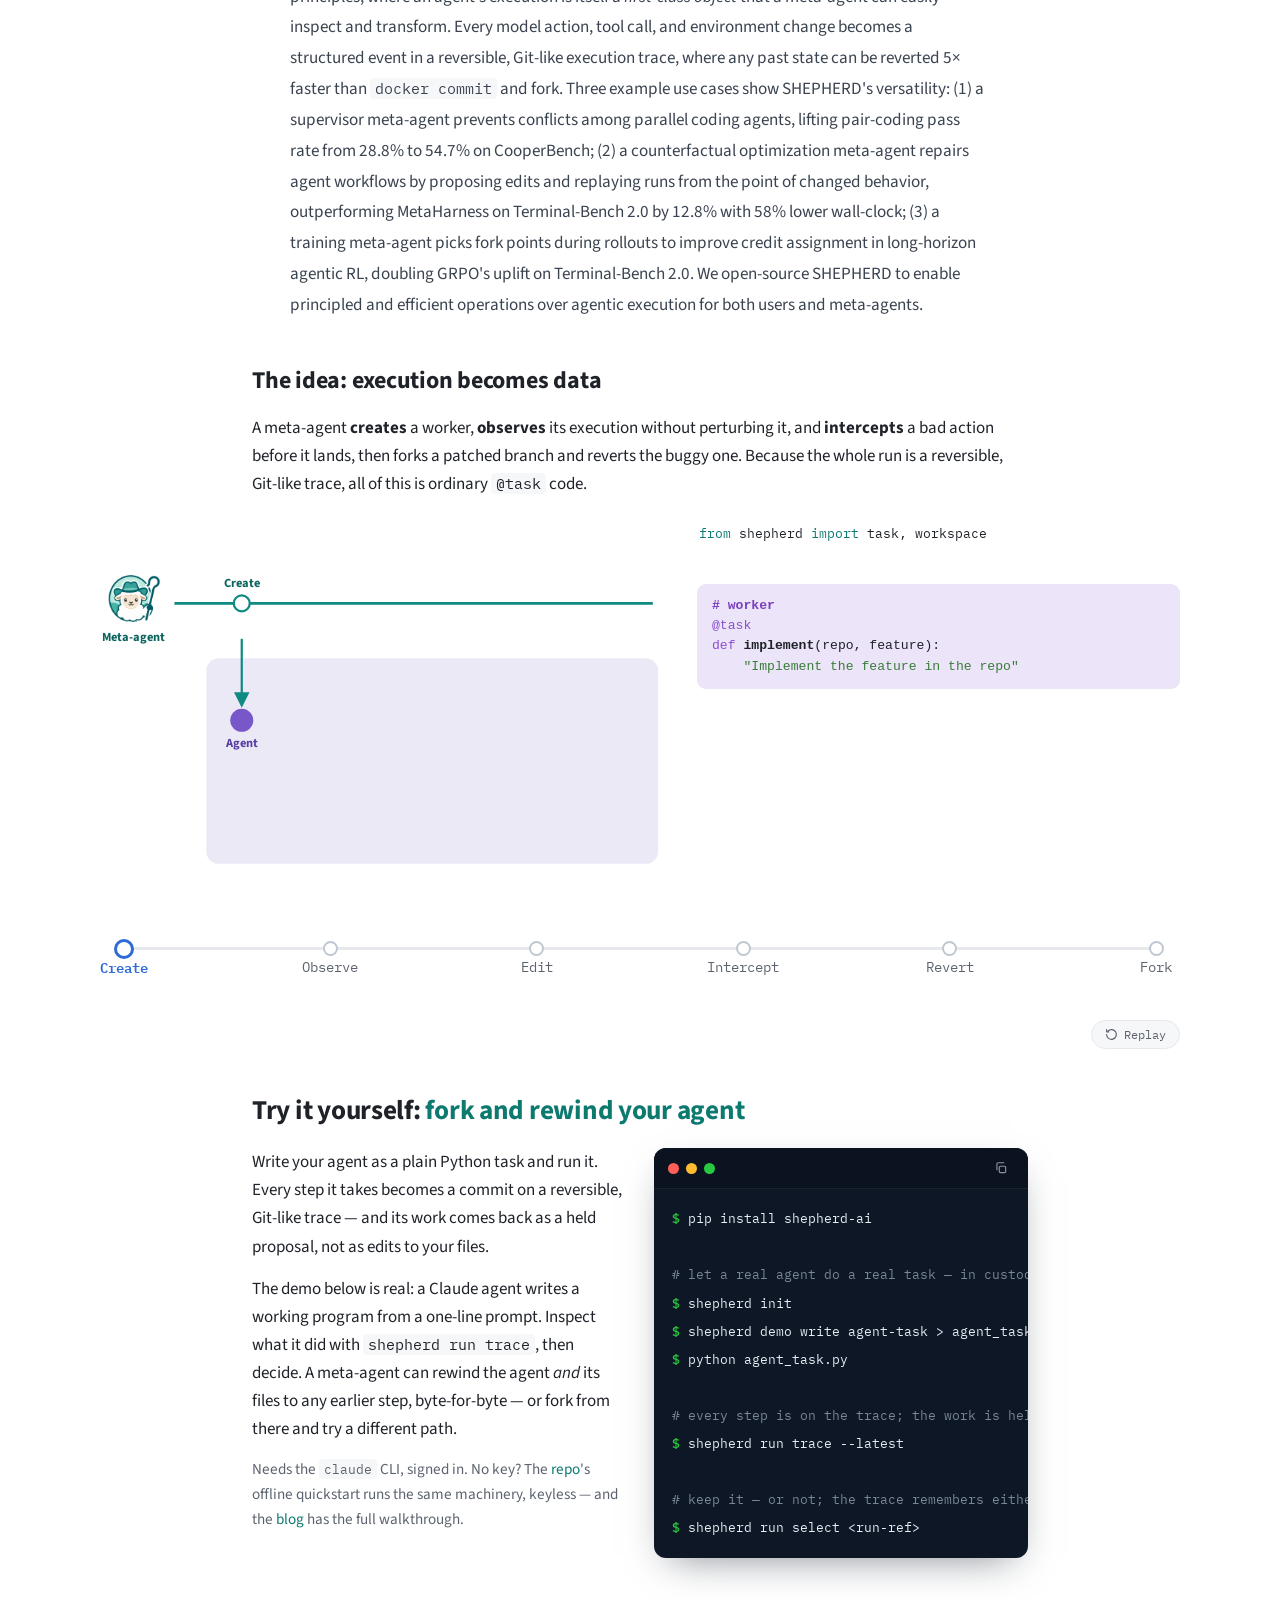
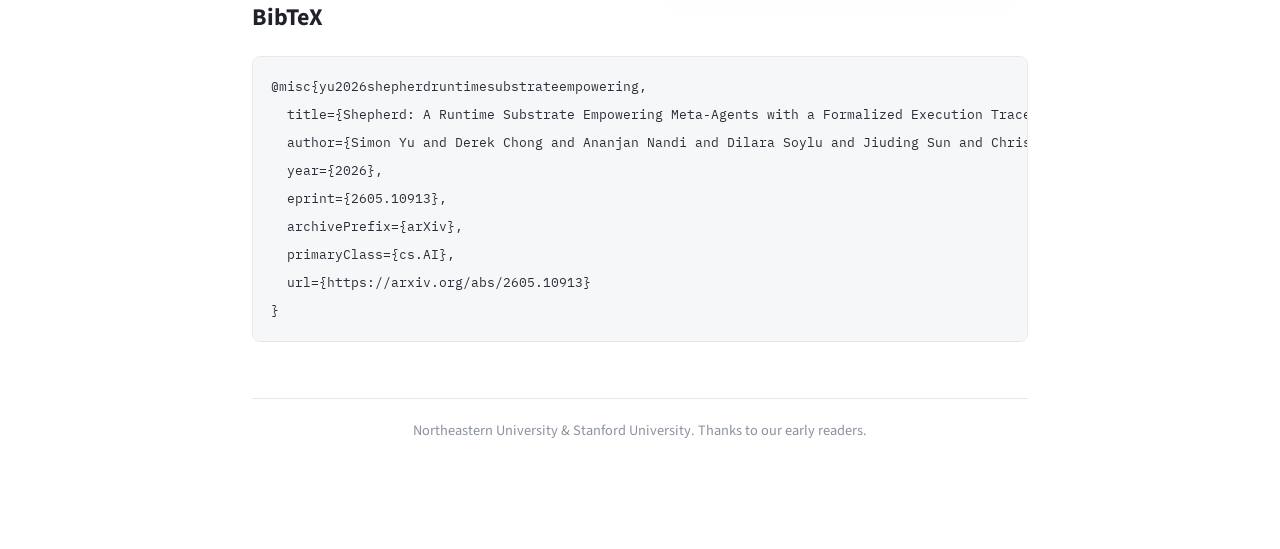
==== commit 4652d801: "site: rewrite Try-it section around the real agent-task quickstart path Prose leads with the trace +" ====
--- a/site/index.html
+++ b/site/index.html
@@ -228,18 +228,21 @@
     <div class="try">
       <div class="try__text">
         <p>
-          Install Shepherd, write your agent as a Python task, and every step it takes becomes a
-          commit on a reversible, Git-like trace.
+          Write your agent as a plain Python task and run it. Every step it takes becomes a
+          commit on a reversible, Git-like trace — and its work comes back as a held proposal,
+          not as edits to your files.
         </p>
         <p>
-          From there the trace is yours to drive: inspect any run's steps with <code>shepherd run trace</code>,
-          and a meta-agent can revert the agent <em>and</em> its files to an earlier step, byte-for-byte,
-          the way <code>git checkout</code> rewinds a repo.
+          The demo below is real: a Claude agent writes a working program from a one-line prompt.
+          Inspect what it did with <code>shepherd run trace</code>, then decide. A meta-agent can
+          rewind the agent <em>and</em> its files to any earlier step, byte-for-byte — or fork
+          from there and try a different path.
         </p>
         <p class="muted">
-          See the <a href="https://github.com/shepherd-agents/shepherd" target="_blank" rel="noopener">GitHub repo</a>
-          for more, and the <a href="blog/">blog</a>
-          for the full walkthrough.
+          Needs the <code>claude</code> CLI, signed in. No key? The
+          <a href="https://github.com/shepherd-agents/shepherd" target="_blank" rel="noopener">repo</a>'s
+          offline quickstart runs the same machinery, keyless — and the <a href="blog/">blog</a>
+          has the full walkthrough.
         </p>
       </div>
       <div class="terminal">
@@ -249,10 +252,16 @@
         </div>
         <pre class="terminal__body"><code><span class="p">$</span> pip install shepherd-ai
 
-<span class="c"># scaffold a package, then inspect the reversible trace each run records</span>
-<span class="p">$</span> shepherd init payments
-<span class="p">$</span> shepherd run list
-<span class="p">$</span> shepherd run trace &lt;run-ref&gt;</code></pre>
+<span class="c"># let a real agent do a real task — in custody, not in your files</span>
+<span class="p">$</span> shepherd init
+<span class="p">$</span> shepherd demo write agent-task &gt; agent_task.py
+<span class="p">$</span> python agent_task.py
+
+<span class="c"># every step is on the trace; the work is held for review</span>
+<span class="p">$</span> shepherd run trace --latest
+
+<span class="c"># keep it — or not; the trace remembers either way</span>
+<span class="p">$</span> shepherd run select &lt;run-ref&gt;</code></pre>
       </div>
     </div>
   </section>
